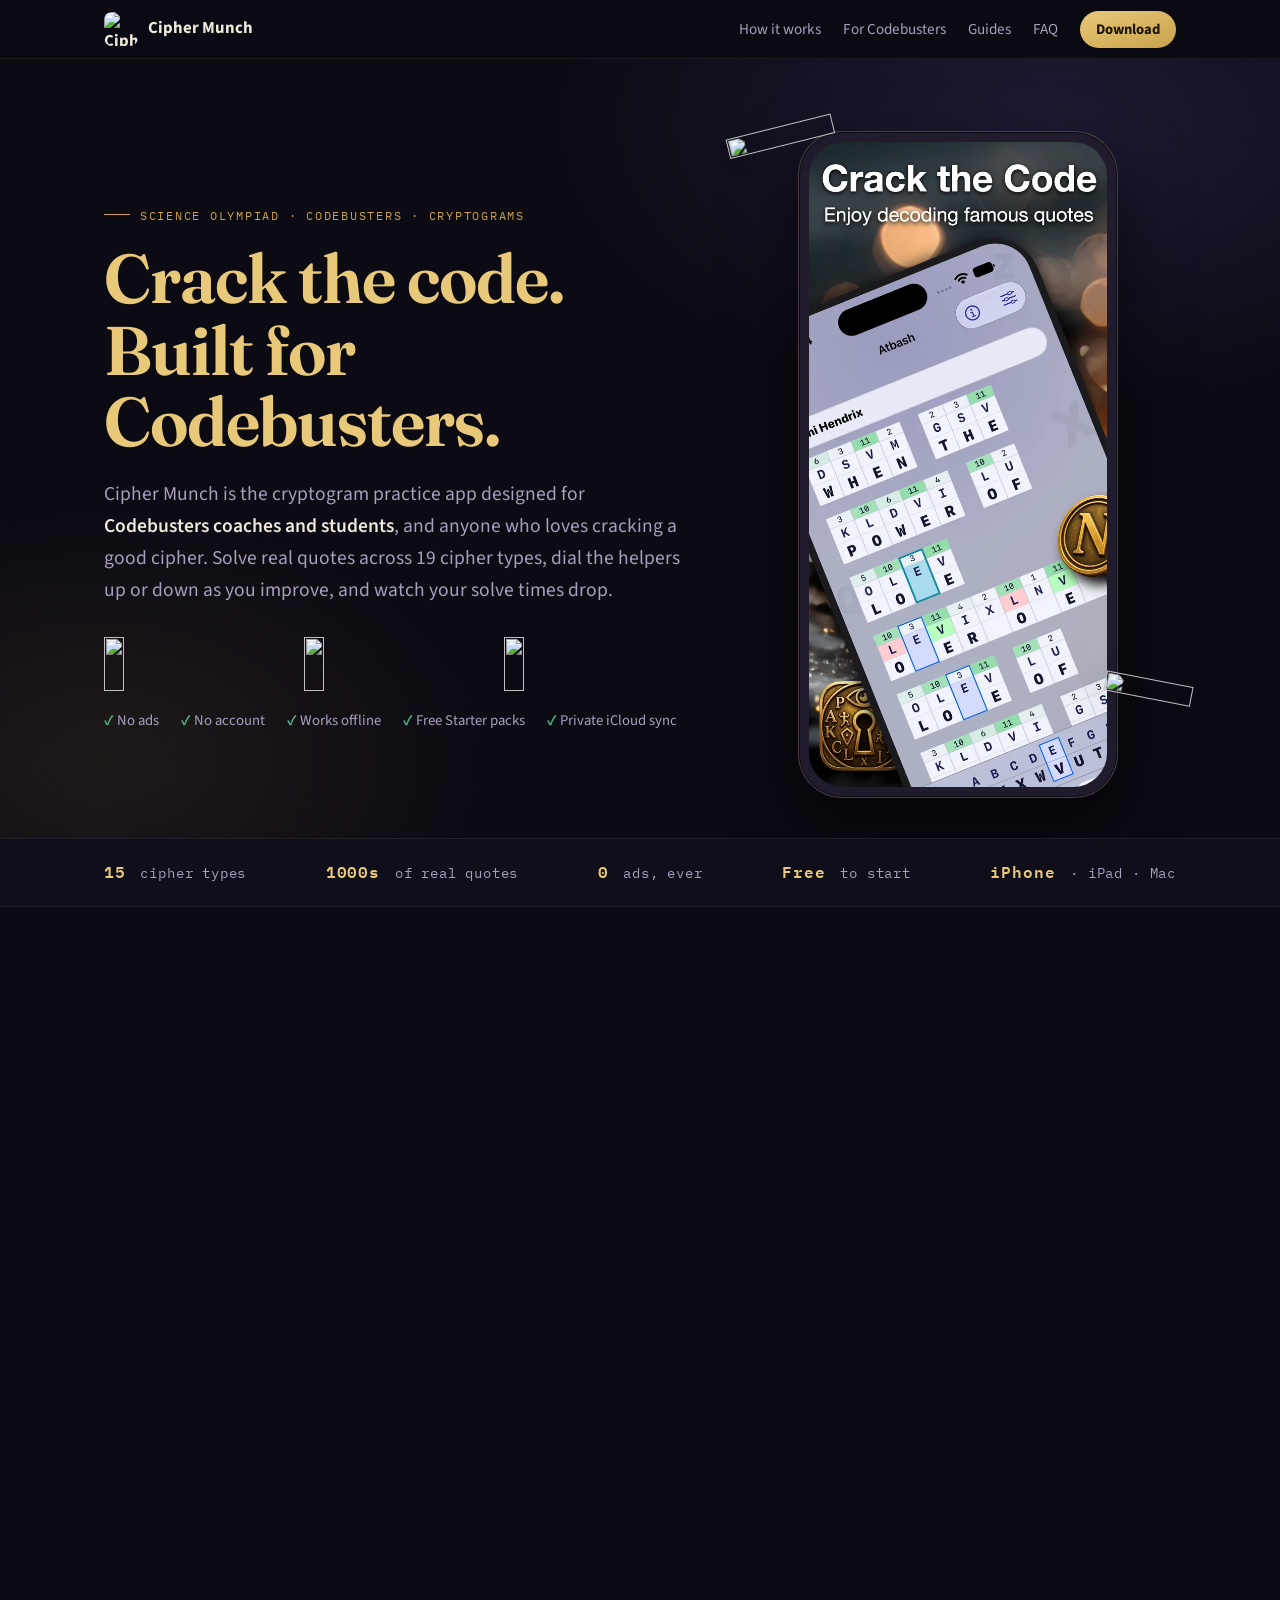
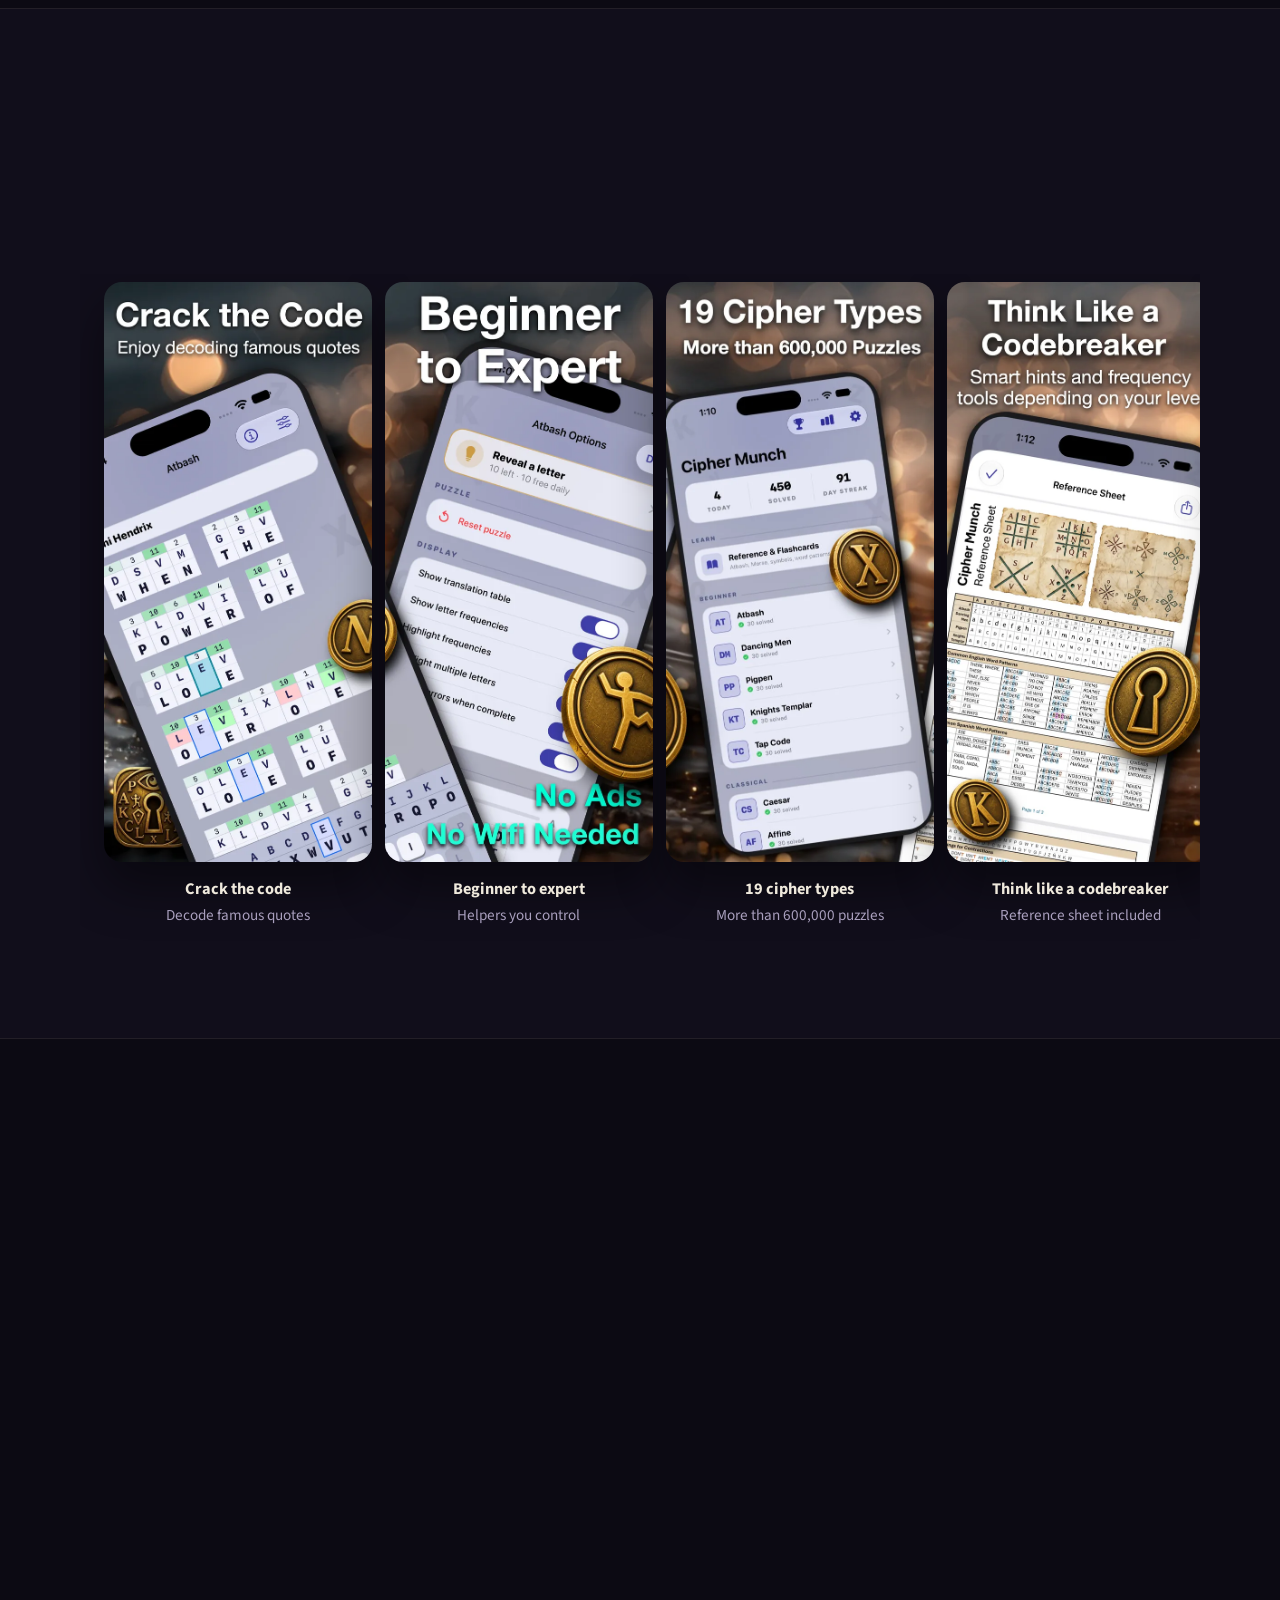
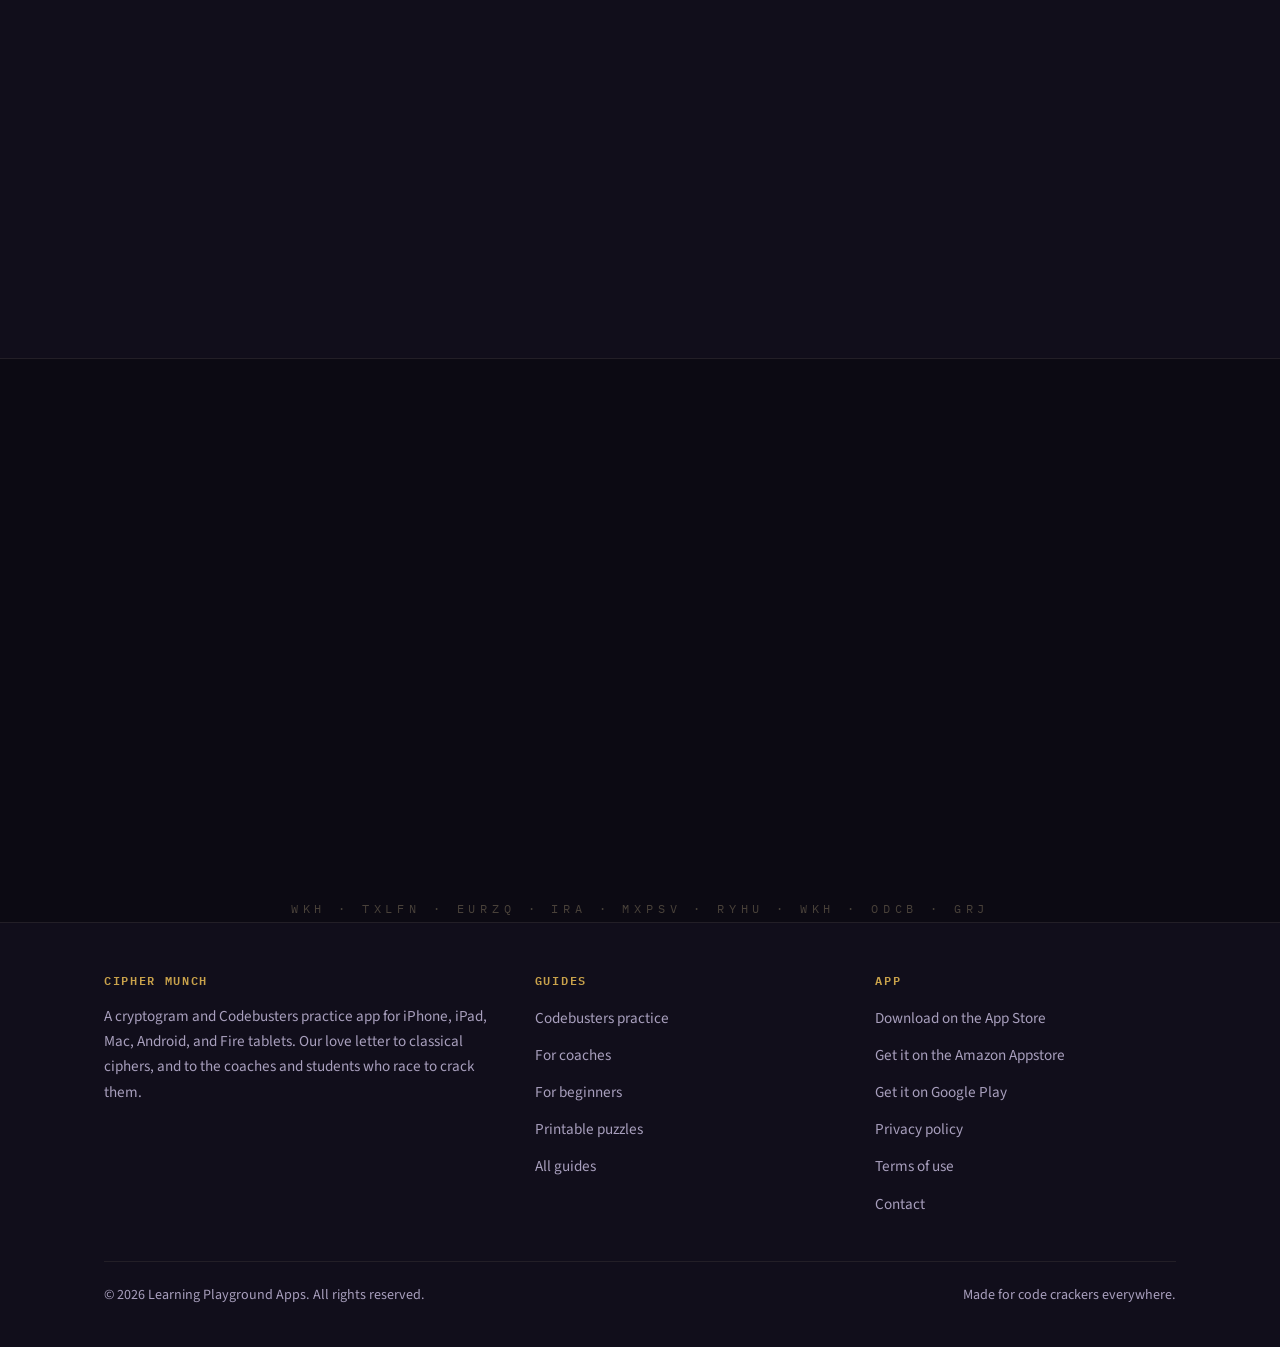
==== index.html @ 81fa8041 "Fix: share description says 1000s of real quotes Co-Authored-By: Claude Sonnet 5.5 <noreply@anthropi" ====
<!DOCTYPE html>
<html lang="en">
<head>
  <meta charset="UTF-8" />
  <meta name="viewport" content="width=device-width, initial-scale=1.0" />
  <title>Cipher Munch: Codebusters Practice &amp; Cryptogram Puzzle App</title>
  <meta name="description" content="Cipher Munch is the cryptogram app built for Science Olympiad Codebusters coaches and students. Practice Aristocrats, Patristocrats, Xenocrypts and 19 cipher types. No ads, works offline, free to start on iPhone, iPad and Mac." />
  <link rel="canonical" href="https://ciphermunch.com/" />
  <meta property="og:type" content="website" />
  <meta property="og:title" content="Cipher Munch: Codebusters Practice &amp; Cryptogram Puzzle App" />
  <meta property="og:description" content="The cryptogram app built for Codebusters coaches and students. 19 cipher types, 1000s of real quotes, no ads, works offline." />
  <meta property="og:url" content="https://ciphermunch.com/" />
  <meta property="og:image" content="https://ciphermunch.com/assets/img/og-image.jpg" />
  <meta name="twitter:card" content="summary_large_image" />
  <link rel="icon" type="image/png" sizes="64x64" href="/assets/img/favicon-64.png" />
  <link rel="apple-touch-icon" href="/assets/img/apple-touch-icon.png" />
  <link rel="preconnect" href="https://fonts.googleapis.com" />
  <link rel="preconnect" href="https://fonts.gstatic.com" crossorigin />
  <link href="https://fonts.googleapis.com/css2?family=Fraunces:opsz,wght@9..144,600..700&family=IBM+Plex+Mono:wght@400;600&family=Source+Sans+3:wght@400;600;700&display=swap" rel="stylesheet" />
  <link rel="stylesheet" href="/assets/css/site.css" />
  <script defer src="/assets/js/site.js"></script>
  <script type="application/ld+json">
  {
    "@context": "https://schema.org",
    "@type": "MobileApplication",
    "name": "Cipher Munch",
    "operatingSystem": "iOS 17.0 or later, Fire OS",
    "applicationCategory": "GameApplication",
    "applicationSubCategory": "Word & Puzzle",
    "description": "Cryptogram puzzle app with 15 classical cipher types: Aristocrats, Patristocrats, Xenocrypts, Caesar, Affine, Vigenère, Atbash, Pigpen, Dancing Men and more. Built for Science Olympiad Codebusters practice and cryptogram lovers.",
    "url": "https://apps.apple.com/us/app/cipher-munch/id6773527361",
    "sameAs": ["https://www.amazon.com/dp/B0HC616CPG", "https://play.google.com/store/apps/details?id=com.learningplaygroundapps.ciphermunch"],
    "image": "https://ciphermunch.com/assets/img/app-icon-512.png",
    "offers": { "@type": "Offer", "price": "0", "priceCurrency": "USD" },
    "author": { "@type": "Organization", "name": "Learning Playground Apps" }
  }
  </script>
  <script type="module" src="https://static.cloudflareinsights.com/beacon.min.js" data-cf-beacon='{"token": "1801bfdbdedd40b8bf1a3d6429239dcb"}'></script>
</head>
<body>

  <header class="site-header">
    <nav class="nav" aria-label="Primary navigation">
      <a class="brand" href="/">
        <img src="/assets/img/app-icon-256.png" alt="Cipher Munch app icon" width="34" height="34" />
        <span>Cipher Munch</span>
      </a>
      <ul class="nav-links">
        <li><a href="#how-it-works">How it works</a></li>
        <li><a href="#codebusters">For Codebusters</a></li>
        <li><a href="/guides/">Guides</a></li>
        <li><a href="#faq">FAQ</a></li>
        <li><a class="nav-cta" href="#download">Download</a></li>
      </ul>
    </nav>
  </header>

  <main>
    <!-- ============ HERO ============ -->
    <section class="hero" id="download">
      <div class="hero-inner">
        <div>
          <p class="eyebrow">Science Olympiad · Codebusters · Cryptograms</p>
          <h1><span class="decode">Crack the code.</span><br /><span style="color:var(--gold-bright)">Built for Codebusters.</span></h1>
          <p class="lead">Cipher Munch is the cryptogram practice app designed for <strong>Codebusters coaches and students</strong>, and anyone who loves cracking a good cipher. Solve real quotes across 19 cipher types, dial the helpers up or down as you improve, and watch your solve times drop.</p>
          <div class="hero-ctas">
            <a class="badge-appstore" href="https://apps.apple.com/us/app/cipher-munch/id6773527361" aria-label="Download Cipher Munch on the App Store"><img src="/assets/img/badge-app-store.png" alt="" width="182" height="54" loading="lazy" decoding="async" /></a>
            <a class="badge-store" href="https://play.google.com/store/apps/details?id=com.learningplaygroundapps.ciphermunch" aria-label="Get Cipher Munch on Google Play"><img src="/assets/img/badge-google-play.png" alt="" width="182" height="54" loading="lazy" decoding="async" /></a>
            <a class="badge-store" href="https://www.amazon.com/dp/B0HC616CPG" aria-label="Get Cipher Munch on the Amazon Appstore"><img src="/assets/img/badge-amazon.png" alt="" width="182" height="54" loading="lazy" decoding="async" /></a>
          </div>
          <ul class="trust-row">
            <li>No ads</li>
            <li>No account</li>
            <li>Works offline</li>
            <li>Free Starter packs</li>
            <li>Private iCloud sync</li>
          </ul>
        </div>
        <div class="hero-art">
          <picture class="coin coin-tl">
            <source srcset="/assets/img/coin-x.webp" type="image/webp" />
            <img src="/assets/img/coin-x.png" alt="" width="108" height="108" loading="eager" />
          </picture>
          <div class="phone">
            <picture>
              <source srcset="/assets/img/screenshot-1.webp" type="image/webp" />
              <img src="/assets/img/screenshot-1.jpg" alt="Cipher Munch cryptogram puzzle in progress on iPhone, decoding a famous quote in the Atbash cipher" width="592" height="1280" fetchpriority="high" />
            </picture>
          </div>
          <picture class="coin coin-br">
            <source srcset="/assets/img/coin-dancing-man-1.webp" type="image/webp" />
            <img src="/assets/img/coin-dancing-man-1.png" alt="" width="88" height="88" loading="lazy" />
          </picture>
        </div>
      </div>
    </section>

    <!-- ============ STAT STRIP ============ -->
    <aside class="stat-strip" aria-label="App highlights">
      <div class="wrap">
        <span class="stat"><b>15</b> cipher types</span>
        <span class="stat"><b>1000s</b> of real quotes</span>
        <span class="stat"><b>0</b> ads, ever</span>
        <span class="stat"><b>Free</b> to start</span>
        <span class="stat"><b>iPhone</b> · iPad · Mac</span>
      </div>
    </aside>

    <!-- ============ HOW IT WORKS ============ -->
    <section class="section" id="how-it-works">
      <div class="wrap">
        <div class="section-head reveal">
          <p class="eyebrow">How it works</p>
          <h2>From first cryptogram to timed-event ready</h2>
          <p>Every puzzle hides a real quote from writers, scientists, and statesmen behind a classical cipher. Crack the code, enjoy the quote, get a little sharper.</p>
        </div>
        <ol class="steps">
          <li class="step reveal"><span class="cell" data-freq="12">C</span>
            <h3>Pick your cipher</h3>
            <p>Nineteen types, from beginner-friendly Atbash and Pigpen to competition Aristocrats, Patristocrats, and Spanish Xenocrypts.</p>
          </li>
          <li class="step reveal"><span class="cell" data-freq="8">O</span>
            <h3>Crack real quotes</h3>
            <p>A custom keyboard tuned for fast letter-mapping, plus full hardware-keyboard support on iPad and Mac.</p>
          </li>
          <li class="step reveal"><span class="cell" data-freq="4">D</span>
            <h3>Dial the helpers</h3>
            <p>Frequency counts, letter highlighting, translation tables: turn them on while you learn, off as you train for competition.</p>
          </li>
          <li class="step reveal"><span class="cell" data-freq="15">E</span>
            <h3>Watch yourself improve</h3>
            <p>Per-cipher stats, solve times, daily streaks, and shareable achievement medallions keep practice honest.</p>
          </li>
        </ol>
      </div>
    </section>

    <!-- ============ SCREENSHOTS ============ -->
    <section class="section section-alt" id="screenshots">
      <div class="wrap section-head reveal">
        <p class="eyebrow">Screenshots</p>
        <h2>A cryptogram board that feels like paper, with superpowers</h2>
      </div>
      <div class="shots" tabindex="0" aria-label="App screenshots gallery, scroll horizontally">
        <figure class="shot">
          <div class="phone"><picture><source srcset="/assets/img/screenshot-1.webp" type="image/webp" /><img loading="lazy" src="/assets/img/screenshot-1.jpg" alt="Solving an Atbash cryptogram of a Jimi Hendrix quote in Cipher Munch" width="592" height="1280" /></picture></div>
          <figcaption><b>Crack the code</b>Decode famous quotes</figcaption>
        </figure>
        <figure class="shot">
          <div class="phone"><picture><source srcset="/assets/img/screenshot-2.webp" type="image/webp" /><img loading="lazy" src="/assets/img/screenshot-2.jpg" alt="Cipher Munch options: translation table, letter frequency and highlighting toggles for beginner to expert practice" width="592" height="1280" /></picture></div>
          <figcaption><b>Beginner to expert</b>Helpers you control</figcaption>
        </figure>
        <figure class="shot">
          <div class="phone"><picture><source srcset="/assets/img/screenshot-3.webp" type="image/webp" /><img loading="lazy" src="/assets/img/screenshot-3.jpg" alt="Cipher Munch menu with 19 cipher types including Aristocrat, Patristocrat, Xenocrypt, Caesar and Pigpen" width="592" height="1280" /></picture></div>
          <figcaption><b>19 cipher types</b>More than 600,000 puzzles</figcaption>
        </figure>
        <figure class="shot">
          <div class="phone"><picture><source srcset="/assets/img/screenshot-4.webp" type="image/webp" /><img loading="lazy" src="/assets/img/screenshot-4.jpg" alt="Built-in cipher reference sheet with alphabets and common word patterns" width="592" height="1280" /></picture></div>
          <figcaption><b>Think like a codebreaker</b>Reference sheet included</figcaption>
        </figure>
        <figure class="shot">
          <div class="phone"><picture><source srcset="/assets/img/screenshot-5.webp" type="image/webp" /><img loading="lazy" src="/assets/img/screenshot-5.jpg" alt="Reference and Flashcards screen with the cipher reference sheet and flashcard decks for Atbash, Morse, Pigpen and more" width="592" height="1280" /></picture></div>
          <figcaption><b>Train your brain</b>Reference and flashcards</figcaption>
        </figure>
        <figure class="shot">
          <div class="phone"><picture><source srcset="/assets/img/screenshot-6.webp" type="image/webp" /><img loading="lazy" src="/assets/img/screenshot-6.jpg" alt="Print and share settings for competition-style paper cryptogram practice" width="592" height="1280" /></picture></div>
          <figcaption><b>Print &amp; share</b>Competition-style practice</figcaption>
        </figure>
        <figure class="shot">
          <div class="phone"><picture><source srcset="/assets/img/screenshot-7.webp" type="image/webp" /><img loading="lazy" src="/assets/img/screenshot-7.jpg" alt="Statistics screen with puzzles solved, solve activity chart and fastest times" width="592" height="1280" /></picture></div>
          <figcaption><b>See your progress</b>Stats, streaks, times</figcaption>
        </figure>
        <figure class="shot">
          <div class="phone"><picture><source srcset="/assets/img/screenshot-8.webp" type="image/webp" /><img loading="lazy" src="/assets/img/screenshot-8.jpg" alt="Cipher Munch appearance settings with a live theme preview and eight colour themes" width="592" height="1280" /></picture></div>
          <figcaption><b>Customize the app</b>Eight themes</figcaption>
        </figure>
      </div>
    </section>

    <!-- ============ CODEBUSTERS ============ -->
    <section class="section" id="codebusters">
      <div class="wrap split">
        <div class="reveal">
          <p class="eyebrow">For coaches &amp; students</p>
          <h2 style="font-family:var(--font-display);font-weight:620;font-size:clamp(1.8rem,3.6vw,2.5rem);line-height:1.12;margin:14px 0 12px;">Purpose-built for Science Olympiad Codebusters</h2>
          <p style="color:var(--muted);font-size:1.08rem;">The classical-cipher formats used in Codebusters are all here, with the tools that turn solo solving into timed-event readiness, and a Print &amp; Share mode that recreates the paper test experience for team practice.</p>
          <ul class="check-cols">
            <li>Aristocrats <small>classic letter substitution</small></li>
            <li>Aristocrat K1 &amp; K2 <small>keyword alphabets</small></li>
            <li>Patristocrats K1 &amp; K2 <small>5-letter blocks, no spaces</small></li>
            <li>Xenocrypt <small>Spanish, 27 letters with Ñ</small></li>
            <li>Caesar <small>forward-shift convention</small></li>
            <li>Affine <small>number-based substitution</small></li>
            <li>Atbash <small>mirror alphabet</small></li>
            <li>Visual ciphers <small>Pigpen, Dancing Men, Knights Templar</small></li>
          </ul>
          <a class="nav-cta" href="/guides/codebusters-practice-app/" style="padding:12px 22px;">How teams use Cipher Munch →</a>
        </div>
        <div class="hero-art reveal">
          <div class="phone">
            <picture>
              <source srcset="/assets/img/screenshot-6.webp" type="image/webp" />
              <img loading="lazy" src="/assets/img/screenshot-6.jpg" alt="Cipher Munch print and share settings for Codebusters team practice" width="592" height="1280" />
            </picture>
          </div>
        </div>
      </div>
    </section>

    <!-- ============ FEATURES ============ -->
    <section class="section section-alt" id="features">
      <div class="wrap">
        <div class="section-head reveal">
          <p class="eyebrow">Beginner to expert</p>
          <h2>Every helper is a training dial</h2>
          <p>Turn everything on while you learn. Switch tools off one by one as you improve, until you're solving cold, the way you would at a competition.</p>
        </div>
        <ul class="features">
          <li class="feature reveal"><span class="tag">Analyze</span><h3>Letter frequency tools</h3><p>Frequency counts under every cipher letter or in a table below the puzzle: the core skill of every cryptogram solver, built in.</p></li>
          <li class="feature reveal"><span class="tag">See</span><h3>Smart highlighting</h3><p>Highlight every cell that matches the letter you're editing, spot repeats at a glance, and optionally flag errors when the board is full.</p></li>
          <li class="feature reveal"><span class="tag">Learn</span><h3>Tables &amp; decoders</h3><p>Translation tables for Atbash, Pigpen, Dancing Men and Knights Templar, a manual Caesar decoder strip, and a printable reference sheet.</p></li>
          <li class="feature reveal"><span class="tag">Print</span><h3>Print &amp; share puzzles</h3><p>Print any puzzle with or without frequency tables and filled answers: perfect for paper practice, classrooms, and team sessions.</p></li>
          <li class="feature reveal"><span class="tag">Type</span><h3>Built for fast input</h3><p>A custom keyboard tuned for letter-mapping, plus full hardware-keyboard and arrow-key support on iPad and Mac.</p></li>
          <li class="feature reveal"><span class="tag">Track</span><h3>Stats, streaks, badges</h3><p>Per-cipher progress, fastest and average times, a daily solving streak, and gold-medallion achievements you can share.</p></li>
        </ul>
      </div>
    </section>

    <!-- ============ GUIDES ============ -->
    <section class="section" id="guides">
      <div class="wrap">
        <div class="section-head reveal">
          <p class="eyebrow">Guides</p>
          <h2>Get more out of every solve</h2>
          <p>Short, practical guides on using Cipher Munch for competition prep, classroom practice, and plain cryptogram joy.</p>
        </div>
        <div class="guide-grid">
          <a class="guide-card reveal" href="/guides/codebusters-practice-app/"><span class="tag">Competition</span><h3>The Codebusters practice app: how students train with Cipher Munch</h3><p>Structure daily practice across Aristocrats, Patristocrats, and Xenocrypts.</p><span class="more">Read the guide →</span></a>
          <a class="guide-card reveal" href="/guides/codebusters-team-practice/"><span class="tag">Coaches</span><h3>Running Codebusters team practice with one app</h3><p>Print puzzles for paper sessions, assign cipher types, and track who's improving.</p><span class="more">Read the guide →</span></a>
          <a class="guide-card reveal" href="/guides/aristocrat-practice/"><span class="tag">Ciphers</span><h3>Aristocrat practice, from first solve to K1 and K2 keywords</h3><p>Use frequency and highlighting helpers as training wheels you remove on purpose.</p><span class="more">Read the guide →</span></a>
          <a class="guide-card reveal" href="/guides/patristocrat-practice/"><span class="tag">Ciphers</span><h3>Patristocrat practice without word boundaries</h3><p>What changes when the spaces disappear, and which helpers matter most.</p><span class="more">Read the guide →</span></a>
          <a class="guide-card reveal" href="/guides/xenocrypt-practice/"><span class="tag">Ciphers</span><h3>Xenocrypt practice: Spanish cryptograms with the Ñ</h3><p>Train on the 27-letter alphabet the way it appears in competition.</p><span class="more">Read the guide →</span></a>
          <a class="guide-card reveal" href="/guides/cryptograms-for-beginners/"><span class="tag">Start here</span><h3>Cryptograms for beginners: your first week of solving</h3><p>Start with visual ciphers, turn on every helper, and build up from there.</p><span class="more">Read the guide →</span></a>
          <a class="guide-card reveal" href="/guides/printable-cryptogram-puzzles/"><span class="tag">Print</span><h3>Printable cryptogram puzzles, straight from your phone</h3><p>Print any puzzle with the exact helpers you want on paper.</p><span class="more">Read the guide →</span></a>
          <a class="guide-card reveal" href="/guides/cryptogram-app-no-ads-offline/"><span class="tag">Quality of life</span><h3>A cryptogram app with no ads that works offline</h3><p>Planes, classrooms, camping, and not a single interruption.</p><span class="more">Read the guide →</span></a>
          <a class="guide-card reveal" href="/guides/improve-cryptogram-solving-speed/"><span class="tag">Training</span><h3>How to get faster at cryptograms (and prove it)</h3><p>Use stats, streaks, and solve times as a real training log.</p><span class="more">Read the guide →</span></a>
          <a class="guide-card reveal" href="/guides/letter-frequency-analysis/"><span class="tag">Technique</span><h3>Letter frequency analysis, the solver's superpower</h3><p>What the frequency tools show, and why turning them off makes you better.</p><span class="more">Read the guide →</span></a>
        </div>
      </div>
    </section>

    <!-- ============ FAQ ============ -->
    <section class="section section-alt" id="faq">
      <div class="wrap">
        <div class="section-head reveal">
          <p class="eyebrow">FAQ</p>
          <h2>Questions, decoded</h2>
        </div>
        <div class="faq reveal">
          <details>
            <summary><span class="cell">A</span>Is Cipher Munch good for Science Olympiad Codebusters practice?</summary>
            <div><p>Yes: it's designed for exactly that. The cipher formats used in Codebusters (Aristocrats, Patristocrats, Xenocrypts, Caesar, Affine, Atbash, and K1/K2 keyword variants) are all included, with frequency tools, timed stats, and print support for paper-style practice. <a href="/guides/codebusters-practice-app/">Learn more →</a></p></div>
          </details>
          <details>
            <summary><span class="cell">B</span>Can coaches use Cipher Munch for team practice?</summary>
            <div><p>Coaches print puzzles (with or without frequency tables) to recreate the paper test setup, assign specific cipher types to team members, and have students track their own solve times and accuracy. <a href="/guides/codebusters-team-practice/">Learn more →</a></p></div>
          </details>
          <details>
            <summary><span class="cell">C</span>Is Cipher Munch free?</summary>
            <div><p>Yes: every cipher type includes a free Starter pack with no time limit, no ads, and no account. When you want more, you can buy a single volume once, subscribe to one cipher, or get All Access. <a href="#download">Download free →</a></p></div>
          </details>
          <details>
            <summary><span class="cell">D</span>Which ciphers are included?</summary>
            <div><p>Nineteen types: Aristocrat, Aristocrat K1, K2 &amp; K3, Patristocrat K1 &amp; K2, Xenocrypt (Spanish), Caesar, Affine, Vigenère, Porta, Rail Fence, Atbash, ROT13, Pigpen, Dancing Men, Knights Templar, Standard Galactic, and Tap Code. Every puzzle hides a real quote. <a href="/guides/">Browse the guides →</a></p></div>
          </details>
          <details>
            <summary><span class="cell">E</span>Does it have Aristocrats with K1 and K2 keywords?</summary>
            <div><p>Yes: dedicated K1 and K2 packs, with the frequency grid arranged the traditional way for each so you learn to spot the keyword where it actually appears. <a href="/guides/aristocrat-practice/">Learn more →</a></p></div>
          </details>
          <details>
            <summary><span class="cell">F</span>Can I practice Patristocrats?</summary>
            <div><p>Yes: Patristocrat K1 and K2 packs present letters in 5-letter blocks with no word boundaries, exactly as they appear in competition. <a href="/guides/patristocrat-practice/">Learn more →</a></p></div>
          </details>
          <details>
            <summary><span class="cell">G</span>Does Cipher Munch include Xenocrypts (Spanish cryptograms)?</summary>
            <div><p>Yes: Spanish-language Aristocrats on the full 27-letter alphabet including the Ñ, the format used in Science Olympiad Xenocrypt questions. <a href="/guides/xenocrypt-practice/">Learn more →</a></p></div>
          </details>
          <details>
            <summary><span class="cell">H</span>I've never solved a cryptogram. Where do I start?</summary>
            <div><p>Start with the visual ciphers (Pigpen or Dancing Men) with the translation table on, then move to Atbash and Caesar, then Aristocrats with every helper enabled. The app meets you at your level. <a href="/guides/cryptograms-for-beginners/">Learn more →</a></p></div>
          </details>
          <details>
            <summary><span class="cell">I</span>Can I print the puzzles?</summary>
            <div><p>Yes: print or share any puzzle as a clean sheet, and choose exactly what appears on paper: frequency numbers under letters, a frequency table, highlighting, even your current answers. <a href="/guides/printable-cryptogram-puzzles/">Learn more →</a></p></div>
          </details>
          <details>
            <summary><span class="cell">J</span>Does it have ads or need an internet connection?</summary>
            <div><p>No ads, no tracking, no sign-up, and it works completely offline. Progress syncs privately through your own iCloud when available. <a href="/guides/cryptogram-app-no-ads-offline/">Learn more →</a></p></div>
          </details>
          <details>
            <summary><span class="cell">K</span>Can I track my progress and solve times?</summary>
            <div><p>Yes: per-cipher stats, fastest and average solve times, an activity chart, daily streaks, and achievement badges you can share. <a href="/guides/improve-cryptogram-solving-speed/">Learn more →</a></p></div>
          </details>
          <details>
            <summary><span class="cell">L</span>Is there an Android version?</summary>
            <div><p>Cipher Munch is available for Fire tablets on the <a href="https://www.amazon.com/dp/B0HC616CPG">Amazon Appstore</a>, for Android phones and tablets on <a href="https://play.google.com/store/apps/details?id=com.learningplaygroundapps.ciphermunch">Google Play</a>, and for iPhone, iPad, and Apple silicon Macs on the <a href="https://apps.apple.com/us/app/cipher-munch/id6773527361">App Store</a>.</p></div>
          </details>
        </div>
      </div>
      <script type="application/ld+json">
      {
        "@context": "https://schema.org",
        "@type": "FAQPage",
        "mainEntity": [
          {"@type":"Question","name":"Is Cipher Munch good for Science Olympiad Codebusters practice?","acceptedAnswer":{"@type":"Answer","text":"Yes: it's designed for exactly that. The cipher formats used in Codebusters (Aristocrats, Patristocrats, Xenocrypts, Caesar, Affine, Atbash, and K1/K2 keyword variants) are all included, with frequency tools, timed stats, and print support for paper-style practice."}},
          {"@type":"Question","name":"Can coaches use Cipher Munch for team practice?","acceptedAnswer":{"@type":"Answer","text":"Coaches print puzzles (with or without frequency tables) to recreate the paper test setup, assign specific cipher types to team members, and have students track their own solve times and accuracy."}},
          {"@type":"Question","name":"Is Cipher Munch free?","acceptedAnswer":{"@type":"Answer","text":"Yes: every cipher type includes a free Starter pack with no time limit, no ads, and no account. When you want more, you can buy a single volume once, subscribe to one cipher, or get All Access."}},
          {"@type":"Question","name":"Which ciphers are included?","acceptedAnswer":{"@type":"Answer","text":"Nineteen types: Aristocrat, Aristocrat K1, K2 & K3, Patristocrat K1 & K2, Xenocrypt (Spanish), Caesar, Affine, Vigenère, Porta, Rail Fence, Atbash, ROT13, Pigpen, Dancing Men, Knights Templar, Standard Galactic, and Tap Code. Every puzzle hides a real quote."}},
          {"@type":"Question","name":"Does it have Aristocrats with K1 and K2 keywords?","acceptedAnswer":{"@type":"Answer","text":"Yes: dedicated K1 and K2 packs, with the frequency grid arranged the traditional way for each so you learn to spot the keyword where it actually appears."}},
          {"@type":"Question","name":"Can I practice Patristocrats?","acceptedAnswer":{"@type":"Answer","text":"Yes: Patristocrat K1 and K2 packs present letters in 5-letter blocks with no word boundaries, exactly as they appear in competition."}},
          {"@type":"Question","name":"Does Cipher Munch include Xenocrypts (Spanish cryptograms)?","acceptedAnswer":{"@type":"Answer","text":"Yes: Spanish-language Aristocrats on the full 27-letter alphabet including the Ñ, the format used in Science Olympiad Xenocrypt questions."}},
          {"@type":"Question","name":"I've never solved a cryptogram. Where do I start?","acceptedAnswer":{"@type":"Answer","text":"Start with the visual ciphers (Pigpen or Dancing Men) with the translation table on, then move to Atbash and Caesar, then Aristocrats with every helper enabled. The app meets you at your level."}},
          {"@type":"Question","name":"Can I print the puzzles?","acceptedAnswer":{"@type":"Answer","text":"Yes: print or share any puzzle as a clean sheet, and choose exactly what appears on paper: frequency numbers under letters, a frequency table, highlighting, even your current answers."}},
          {"@type":"Question","name":"Does it have ads or need an internet connection?","acceptedAnswer":{"@type":"Answer","text":"No ads, no tracking, no sign-up, and it works completely offline. Progress syncs privately through your own iCloud when available."}},
          {"@type":"Question","name":"Can I track my progress and solve times?","acceptedAnswer":{"@type":"Answer","text":"Yes: per-cipher stats, fastest and average solve times, an activity chart, daily streaks, and achievement badges you can share."}},
          {"@type":"Question","name":"Is there an Android version?","acceptedAnswer":{"@type":"Answer","text":"Cipher Munch is available for Fire tablets on the Amazon Appstore, for Android phones and tablets on Google Play, and for iPhone, iPad, and Apple silicon Macs on the App Store."}}
        ]
      }
      </script>
    </section>

    <!-- ============ CTA ============ -->
    <section class="section">
      <div class="wrap">
        <div class="cta-panel reveal">
          <picture class="coin coin-l"><source srcset="/assets/img/coin-keyhole.webp" type="image/webp" /><img loading="lazy" src="/assets/img/coin-keyhole.png" alt="" width="92" height="92" /></picture>
          <picture class="coin coin-r"><source srcset="/assets/img/coin-e.webp" type="image/webp" /><img loading="lazy" src="/assets/img/coin-e.png" alt="" width="92" height="92" /></picture>
          <h2>Your first cipher is waiting</h2>
          <p>Free Starter packs for all 19 cipher types. No ads, no account, no Wi-Fi needed: just you and the code.</p>
          <div class="hero-ctas">
            <a class="badge-appstore" href="https://apps.apple.com/us/app/cipher-munch/id6773527361" aria-label="Download Cipher Munch on the App Store"><img src="/assets/img/badge-app-store.png" alt="" width="182" height="54" loading="lazy" decoding="async" /></a>
            <a class="badge-store" href="https://play.google.com/store/apps/details?id=com.learningplaygroundapps.ciphermunch" aria-label="Get Cipher Munch on Google Play"><img src="/assets/img/badge-google-play.png" alt="" width="182" height="54" loading="lazy" decoding="async" /></a>
            <a class="badge-store" href="https://www.amazon.com/dp/B0HC616CPG" aria-label="Get Cipher Munch on the Amazon Appstore"><img src="/assets/img/badge-amazon.png" alt="" width="182" height="54" loading="lazy" decoding="async" /></a>
          </div>
        </div>
      </div>
    </section>

    <p class="cipher-strip" aria-hidden="true">WKH · TXLFN · EURZQ · IRA · MXPSV · RYHU · WKH · ODCB · GRJ</p>
  </main>

  <footer class="site-footer">
    <div class="wrap">
      <div class="footer-grid">
        <div>
          <h4>Cipher Munch</h4>
          <p>A cryptogram and Codebusters practice app for iPhone, iPad, Mac, Android, and Fire tablets. Our love letter to classical ciphers, and to the coaches and students who race to crack them.</p>
        </div>
        <div>
          <h4>Guides</h4>
          <ul>
            <li><a href="/guides/codebusters-practice-app/">Codebusters practice</a></li>
            <li><a href="/guides/codebusters-team-practice/">For coaches</a></li>
            <li><a href="/guides/cryptograms-for-beginners/">For beginners</a></li>
            <li><a href="/guides/printable-cryptogram-puzzles/">Printable puzzles</a></li>
            <li><a href="/guides/">All guides</a></li>
          </ul>
        </div>
        <div>
          <h4>App</h4>
          <ul>
            <li><a href="https://apps.apple.com/us/app/cipher-munch/id6773527361">Download on the App Store</a></li>
            <li><a href="https://www.amazon.com/dp/B0HC616CPG">Get it on the Amazon Appstore</a></li>
            <li><a href="https://play.google.com/store/apps/details?id=com.learningplaygroundapps.ciphermunch">Get it on Google Play</a></li>
            <li><a href="/privacy-policy.html">Privacy policy</a></li>
            <li><a href="/terms-of-use.html">Terms of use</a></li>
            <li><a href="mailto:CipherMunch@gmail.com">Contact</a></li>
          </ul>
        </div>
      </div>
      <div class="footer-base">
        <span>© 2026 Learning Playground Apps. All rights reserved.</span>
        <span>Made for code crackers everywhere.</span>
      </div>
    </div>
  </footer>

</body>
</html>
---- assets/css/site.css ----
/* Cipher Munch: ciphermunch.com */

:root {
  --ink: #0c0a13;
  --ink-2: #110e1b;
  --panel: #171223;
  --panel-2: #1e182c;
  --line: rgba(216, 196, 150, 0.16);
  --line-soft: rgba(216, 196, 150, 0.09);
  --paper: #efe9dc;
  --muted: #a89fbd;
  --gold: #c9a24b;
  --gold-bright: #e8c97a;
  --gold-deep: #8f6f2c;
  --violet: #8b7cf6;
  --violet-soft: rgba(139, 124, 246, 0.16);
  --green: #4caf7d;
  --radius: 14px;
  --radius-lg: 22px;
  --w: 1120px;
  --font-display: "Fraunces", "Iowan Old Style", Georgia, serif;
  --font-body: "Source Sans 3", "Avenir Next", "Segoe UI", sans-serif;
  --font-mono: "IBM Plex Mono", "SF Mono", Menlo, monospace;
}

* { margin: 0; padding: 0; box-sizing: border-box; }

html { scroll-behavior: smooth; }
@media (prefers-reduced-motion: reduce) {
  html { scroll-behavior: auto; }
  *, *::before, *::after { animation-duration: 0.01ms !important; transition-duration: 0.01ms !important; }
}

body {
  font-family: var(--font-body);
  font-size: 1.0625rem;
  line-height: 1.65;
  color: var(--paper);
  background: var(--ink);
  -webkit-font-smoothing: antialiased;
}

img { max-width: 100%; height: auto; display: block; }

a { color: var(--gold-bright); text-decoration: none; }
a:hover { color: var(--paper); }
a:focus-visible, button:focus-visible, summary:focus-visible {
  outline: 2px solid var(--violet);
  outline-offset: 3px;
  border-radius: 4px;
}

.wrap { max-width: var(--w); margin: 0 auto; padding: 0 24px; }

/* ---------- header ---------- */
.site-header {
  position: sticky; top: 0; z-index: 50;
  background: rgba(12, 10, 19, 0.86);
  backdrop-filter: blur(14px);
  -webkit-backdrop-filter: blur(14px);
  border-bottom: 1px solid var(--line-soft);
}
.nav {
  max-width: var(--w); margin: 0 auto; padding: 12px 24px;
  display: flex; align-items: center; gap: 20px;
}
.brand { display: flex; align-items: center; gap: 10px; font-weight: 700; color: var(--paper); font-size: 1.05rem; }
.brand img { width: 34px; height: 34px; border-radius: 8px; }
.nav-links { display: flex; gap: 22px; list-style: none; margin-left: auto; align-items: center; }
.nav-links a { color: var(--muted); font-size: 0.95rem; }
.nav-links a:hover, .nav-links a[aria-current="page"] { color: var(--paper); }
.nav-cta {
  background: linear-gradient(160deg, var(--gold-bright), var(--gold));
  color: #1c1503 !important; font-weight: 700; padding: 8px 16px; border-radius: 999px;
  font-size: 0.92rem !important; white-space: nowrap;
}
.nav-cta:hover { filter: brightness(1.07); }
.nav-toggle { display: none; }

/* ---------- hero ---------- */
.hero { position: relative; overflow: hidden; padding: 72px 0 40px; }
.hero::before {
  content: ""; position: absolute; inset: 0; pointer-events: none;
  background:
    radial-gradient(52rem 30rem at 82% 8%, rgba(139, 124, 246, 0.14), transparent 60%),
    radial-gradient(40rem 26rem at 8% 90%, rgba(201, 162, 75, 0.1), transparent 60%);
}
.hero-inner {
  position: relative; max-width: var(--w); margin: 0 auto; padding: 0 24px;
  display: grid; grid-template-columns: minmax(0, 1.15fr) minmax(0, 0.85fr);
  gap: 48px; align-items: center;
}
.eyebrow {
  font-family: var(--font-mono); font-size: 0.78rem; letter-spacing: 0.14em;
  text-transform: uppercase; color: var(--gold); display: inline-flex; align-items: center; gap: 10px;
}
.eyebrow::before { content: ""; width: 26px; height: 1px; background: var(--gold); }
.hero h1 {
  font-family: var(--font-display); font-weight: 640; font-size: clamp(2.6rem, 6vw, 4.3rem);
  line-height: 1.04; letter-spacing: -0.015em; margin: 18px 0 20px;
}
.hero h1 .decode { color: var(--gold-bright); }
.hero .lead { font-size: 1.22rem; color: var(--muted); max-width: 34em; }
.hero .lead strong { color: var(--paper); font-weight: 600; }
.hero-ctas { display: flex; align-items: center; gap: 18px; margin: 30px 0 14px; flex-wrap: wrap; }
.store-note {
  font-family: var(--font-mono); font-size: 0.8rem; color: var(--muted);
  border: 1px dashed var(--line); border-radius: 999px; padding: 7px 14px;
}
.trust-row {
  display: flex; gap: 8px 22px; flex-wrap: wrap; margin-top: 18px;
  font-size: 0.92rem; color: var(--muted); list-style: none;
}
.trust-row li::before { content: "✓ "; color: var(--green); font-weight: 700; }

.badge-appstore, .badge-store { display: inline-block; line-height: 0; }
.badge-appstore img, .badge-store img { height: 54px; width: auto; display: block; }
.badge-appstore:hover, .badge-store:hover { filter: brightness(1.12); }

.hero-art { position: relative; display: flex; justify-content: center; }
.hero-art .coin { position: absolute; width: 108px; filter: drop-shadow(0 12px 24px rgba(0,0,0,0.5)); }
.hero-art .coin-tl { top: -6px; left: -4px; transform: rotate(-14deg); }
.hero-art .coin-br { bottom: 32px; right: -10px; width: 88px; transform: rotate(11deg); }

/* phone frame */
.phone {
  border-radius: 44px; padding: 10px; background: #201b2d;
  border: 1px solid rgba(216, 196, 150, 0.22);
  box-shadow: 0 30px 70px rgba(0, 0, 0, 0.55), inset 0 0 0 1px rgba(0,0,0,0.6);
  width: min(320px, 78vw);
}
.phone img { border-radius: 34px; }

/* ---------- stat strip ---------- */
.stat-strip { border-top: 1px solid var(--line-soft); border-bottom: 1px solid var(--line-soft); background: var(--ink-2); }
.stat-strip .wrap {
  display: flex; justify-content: space-between; gap: 12px 28px; flex-wrap: wrap; padding: 20px 24px;
}
.stat { font-family: var(--font-mono); font-size: 0.85rem; letter-spacing: 0.06em; color: var(--muted); }
.stat b { color: var(--gold-bright); font-weight: 600; margin-right: 6px; font-size: 1rem; }

/* ---------- sections ---------- */
.section { padding: 84px 0; }
.section-alt { background: var(--ink-2); border-top: 1px solid var(--line-soft); border-bottom: 1px solid var(--line-soft); }
.section-head { max-width: 42em; margin-bottom: 44px; }
.section-head h2 {
  font-family: var(--font-display); font-weight: 620; font-size: clamp(1.8rem, 3.6vw, 2.5rem);
  line-height: 1.12; margin: 14px 0 12px; letter-spacing: -0.01em;
}
.section-head p { color: var(--muted); font-size: 1.1rem; }

/* cipher divider */
.cipher-strip {
  font-family: var(--font-mono); font-size: 0.72rem; letter-spacing: 0.42em;
  color: rgba(216, 196, 150, 0.3); text-align: center; overflow: hidden; white-space: nowrap;
  user-select: none; padding: 4px 0;
}

/* ---------- how it works ---------- */
.steps { display: grid; grid-template-columns: repeat(4, 1fr); gap: 22px; list-style: none; }
.step {
  background: var(--panel); border: 1px solid var(--line-soft); border-radius: var(--radius);
  padding: 26px 22px;
}
.step .cell {
  width: 44px; height: 44px; border-radius: 9px; background: var(--paper); color: #171223;
  display: grid; place-items: center; font-family: var(--font-mono); font-weight: 700; font-size: 1.3rem;
  position: relative; margin-bottom: 18px; box-shadow: 0 3px 0 rgba(0,0,0,0.35);
}
.step .cell::after {
  content: attr(data-freq); position: absolute; bottom: 2px; right: 4px;
  font-size: 0.55rem; color: var(--green); font-weight: 600;
}
.step h3 { font-size: 1.12rem; margin-bottom: 8px; font-weight: 700; }
.step p { color: var(--muted); font-size: 0.98rem; }

/* ---------- screenshots ---------- */
/* The store screenshots are slices of one panorama with 60px gutters per
   1242px panel; keeping that ratio lets phones and coins line up across slices. */
.shots {
  --shot-w: min(268px, 70vw);
  display: flex; gap: calc(var(--shot-w) * 60 / 1242); overflow-x: auto; padding: 8px 24px 26px;
  scroll-snap-type: x mandatory; max-width: var(--w); margin: 0 auto;
  scrollbar-color: var(--gold-deep) transparent;
}
.shot { scroll-snap-align: center; flex: 0 0 auto; text-align: center; width: var(--shot-w); }
.shot .phone {
  width: 100%; padding: 0; border: 0; background: none; border-radius: 18px;
  overflow: hidden; box-shadow: 0 24px 50px rgba(0, 0, 0, 0.45);
}
.shot .phone img { border-radius: 0; }
.shot figcaption { margin-top: 14px; font-size: 0.95rem; color: var(--muted); }
.shot figcaption b { color: var(--paper); display: block; font-size: 1.02rem; }

/* ---------- feature grid ---------- */
.features { display: grid; grid-template-columns: repeat(3, 1fr); gap: 22px; list-style: none; }
.feature {
  border: 1px solid var(--line-soft); border-radius: var(--radius); padding: 24px 22px;
  background: linear-gradient(180deg, var(--panel), transparent);
}
.feature .tag {
  font-family: var(--font-mono); font-size: 0.72rem; letter-spacing: 0.12em; text-transform: uppercase;
  color: var(--violet); display: block; margin-bottom: 10px;
}
.feature h3 { font-size: 1.1rem; margin-bottom: 8px; font-weight: 700; }
.feature p { color: var(--muted); font-size: 0.97rem; }

/* ---------- codebusters section ---------- */
.split { display: grid; grid-template-columns: 1.1fr 0.9fr; gap: 56px; align-items: center; }
.split .phone { margin: 0 auto; }
.check-cols { columns: 2; gap: 28px; list-style: none; margin: 22px 0 26px; }
.check-cols li {
  break-inside: avoid; padding: 7px 0 7px 30px; position: relative; color: var(--paper);
  font-size: 1.02rem;
}
.check-cols li::before {
  content: "✓"; position: absolute; left: 0; top: 6px; color: var(--gold);
  font-weight: 700; border: 1px solid var(--line); border-radius: 6px;
  width: 20px; height: 20px; display: grid; place-items: center; font-size: 0.75rem;
}
.check-cols li small { display: block; color: var(--muted); font-size: 0.88rem; }

/* ---------- guides ---------- */
.guide-grid { display: grid; grid-template-columns: repeat(3, 1fr); gap: 22px; }
.guide-card {
  display: flex; flex-direction: column; gap: 10px; border: 1px solid var(--line-soft);
  border-radius: var(--radius); padding: 24px 22px; background: var(--panel);
  color: var(--paper); transition: border-color 0.2s, transform 0.2s;
}
.guide-card:hover { border-color: var(--gold); transform: translateY(-3px); color: var(--paper); }
.guide-card .tag {
  font-family: var(--font-mono); font-size: 0.7rem; letter-spacing: 0.12em;
  text-transform: uppercase; color: var(--gold);
}
.guide-card h3 { font-size: 1.13rem; font-weight: 700; line-height: 1.3; }
.guide-card p { color: var(--muted); font-size: 0.95rem; flex: 1; }
.guide-card .more { font-size: 0.9rem; color: var(--gold-bright); font-weight: 600; }

/* ---------- FAQ ---------- */
.faq { max-width: 780px; }
.faq details { border-bottom: 1px solid var(--line-soft); }
.faq summary {
  cursor: pointer; list-style: none; display: flex; align-items: baseline; gap: 16px;
  padding: 20px 4px; font-weight: 700; font-size: 1.08rem;
}
.faq summary::-webkit-details-marker { display: none; }
.faq summary .cell {
  flex: 0 0 auto; width: 30px; height: 30px; border-radius: 7px; background: var(--paper);
  color: #171223; display: grid; place-items: center; font-family: var(--font-mono);
  font-weight: 700; font-size: 0.9rem; transform: translateY(4px);
  box-shadow: 0 2px 0 rgba(0,0,0,0.35);
}
.faq details[open] summary .cell { background: var(--gold-bright); }
.faq details > div { padding: 0 4px 22px 46px; color: var(--muted); }
.faq details a { font-weight: 600; }

/* ---------- CTA ---------- */
.cta-panel {
  border: 1px solid var(--line); border-radius: var(--radius-lg); text-align: center;
  padding: 64px 32px; position: relative; overflow: hidden;
  background:
    radial-gradient(38rem 22rem at 50% 120%, rgba(201, 162, 75, 0.16), transparent 65%),
    var(--panel);
}
.cta-panel h2 {
  font-family: var(--font-display); font-weight: 620;
  font-size: clamp(1.9rem, 4vw, 2.7rem); margin-bottom: 12px;
}
.cta-panel p { color: var(--muted); max-width: 36em; margin: 0 auto 28px; }
.cta-panel .hero-ctas { justify-content: center; }
.cta-panel .coin { position: absolute; width: 92px; opacity: 0.9; }
.cta-panel .coin-l { left: 4%; bottom: -18px; transform: rotate(-12deg); }
.cta-panel .coin-r { right: 4%; top: -16px; transform: rotate(14deg); }

/* ---------- footer ---------- */
.site-footer { border-top: 1px solid var(--line-soft); background: var(--ink-2); padding: 48px 0 40px; }
.footer-grid { display: grid; grid-template-columns: 1.3fr 1fr 1fr; gap: 40px; margin-bottom: 34px; }
.footer-grid h4 {
  font-family: var(--font-mono); font-size: 0.75rem; letter-spacing: 0.14em;
  text-transform: uppercase; color: var(--gold); margin-bottom: 14px; font-weight: 600;
}
.footer-grid p { color: var(--muted); font-size: 0.95rem; max-width: 30em; }
.footer-grid ul { list-style: none; }
.footer-grid li { margin-bottom: 9px; }
.footer-grid a { color: var(--muted); font-size: 0.95rem; }
.footer-grid a:hover { color: var(--paper); }
.footer-base {
  border-top: 1px solid var(--line-soft); padding-top: 22px; display: flex;
  justify-content: space-between; gap: 12px 24px; flex-wrap: wrap;
  color: var(--muted); font-size: 0.88rem;
}

/* ---------- article / guide pages ---------- */
.article-hero { padding: 60px 0 34px; }
.breadcrumb {
  font-family: var(--font-mono); font-size: 0.78rem; color: var(--muted);
  letter-spacing: 0.04em; margin-bottom: 20px;
}
.breadcrumb a { color: var(--muted); }
.breadcrumb a:hover { color: var(--gold-bright); }
.article-hero h1 {
  font-family: var(--font-display); font-weight: 630; font-size: clamp(2rem, 4.6vw, 3.1rem);
  line-height: 1.1; letter-spacing: -0.012em; margin: 14px 0 16px; max-width: 20em;
}
.article-hero .dek { font-size: 1.18rem; color: var(--muted); max-width: 38em; }

.article { max-width: 720px; padding-bottom: 40px; }
.article h2 {
  font-family: var(--font-display); font-weight: 620; font-size: 1.65rem;
  margin: 44px 0 14px; line-height: 1.2;
}
.article h3 { font-size: 1.15rem; margin: 30px 0 10px; }
.article p { margin-bottom: 16px; color: #d8d2c6; }
.article ul, .article ol { margin: 0 0 18px 22px; color: #d8d2c6; }
.article li { margin-bottom: 8px; }
.article li::marker { color: var(--gold); }
.article strong { color: var(--paper); }

.callout {
  border: 1px solid var(--line); border-left: 3px solid var(--gold);
  border-radius: 0 var(--radius) var(--radius) 0; background: var(--panel);
  padding: 20px 22px; margin: 26px 0;
}
.callout .tag {
  font-family: var(--font-mono); font-size: 0.72rem; letter-spacing: 0.12em;
  text-transform: uppercase; color: var(--gold); display: block; margin-bottom: 8px;
}
.callout p:last-child { margin-bottom: 0; }

.article-cta {
  border: 1px solid var(--line); border-radius: var(--radius-lg); background: var(--panel);
  padding: 34px 30px; margin: 48px 0 10px; text-align: center;
}
.article-cta h2 { margin-top: 0; }
.article-cta p { color: var(--muted); }

.related { padding: 40px 0 84px; }
.related h2 { font-family: var(--font-display); font-size: 1.5rem; margin-bottom: 22px; font-weight: 620; }
.related .guide-grid { grid-template-columns: repeat(3, 1fr); }

/* ---------- legal pages ---------- */
.doc-shell { max-width: 760px; margin: 0 auto; padding: 60px 24px 80px; }
.doc-header h1 { font-family: var(--font-display); font-weight: 630; font-size: clamp(2rem, 4vw, 2.8rem); margin: 14px 0 10px; }
.doc-meta { font-family: var(--font-mono); font-size: 0.8rem; color: var(--muted); margin-bottom: 16px; }
.doc-header .lead { color: var(--muted); font-size: 1.12rem; }
.doc-section { margin-top: 36px; }
.doc-section h2 { font-family: var(--font-display); font-weight: 620; font-size: 1.4rem; margin-bottom: 10px; }
.doc-section p, .doc-section li { color: #d8d2c6; }
.doc-section ul { margin: 10px 0 10px 22px; }
.doc-section li { margin-bottom: 6px; }
.legal-note {
  border: 1px solid var(--line); border-left: 3px solid var(--gold); border-radius: 0 var(--radius) var(--radius) 0;
  background: var(--panel); padding: 22px 24px;
}

/* ---------- reveal on scroll ---------- */
.reveal { opacity: 0; transform: translateY(18px); transition: opacity 0.6s ease, transform 0.6s ease; }
.reveal.in { opacity: 1; transform: none; }
@media (prefers-reduced-motion: reduce) { .reveal { opacity: 1; transform: none; } }

/* ---------- responsive ---------- */
@media (max-width: 960px) {
  .hero-inner { grid-template-columns: 1fr; gap: 44px; }
  .hero-art { order: 2; }
  .steps { grid-template-columns: repeat(2, 1fr); }
  .features { grid-template-columns: repeat(2, 1fr); }
  .guide-grid, .related .guide-grid { grid-template-columns: repeat(2, 1fr); }
  .split { grid-template-columns: 1fr; gap: 40px; }
  .footer-grid { grid-template-columns: 1fr 1fr; }
}

@media (max-width: 640px) {
  .section { padding: 60px 0; }
  .nav { flex-wrap: wrap; }
  .nav-links { gap: 14px; flex-wrap: wrap; }
  .nav-links a:not(.nav-cta) { font-size: 0.88rem; }
  .steps, .features, .guide-grid, .related .guide-grid { grid-template-columns: 1fr; }
  .check-cols { columns: 1; }
  .footer-grid { grid-template-columns: 1fr; gap: 28px; }
  .faq details > div { padding-left: 4px; }
  .hero { padding-top: 48px; }
  .hero-art .coin-tl { width: 84px; }
}
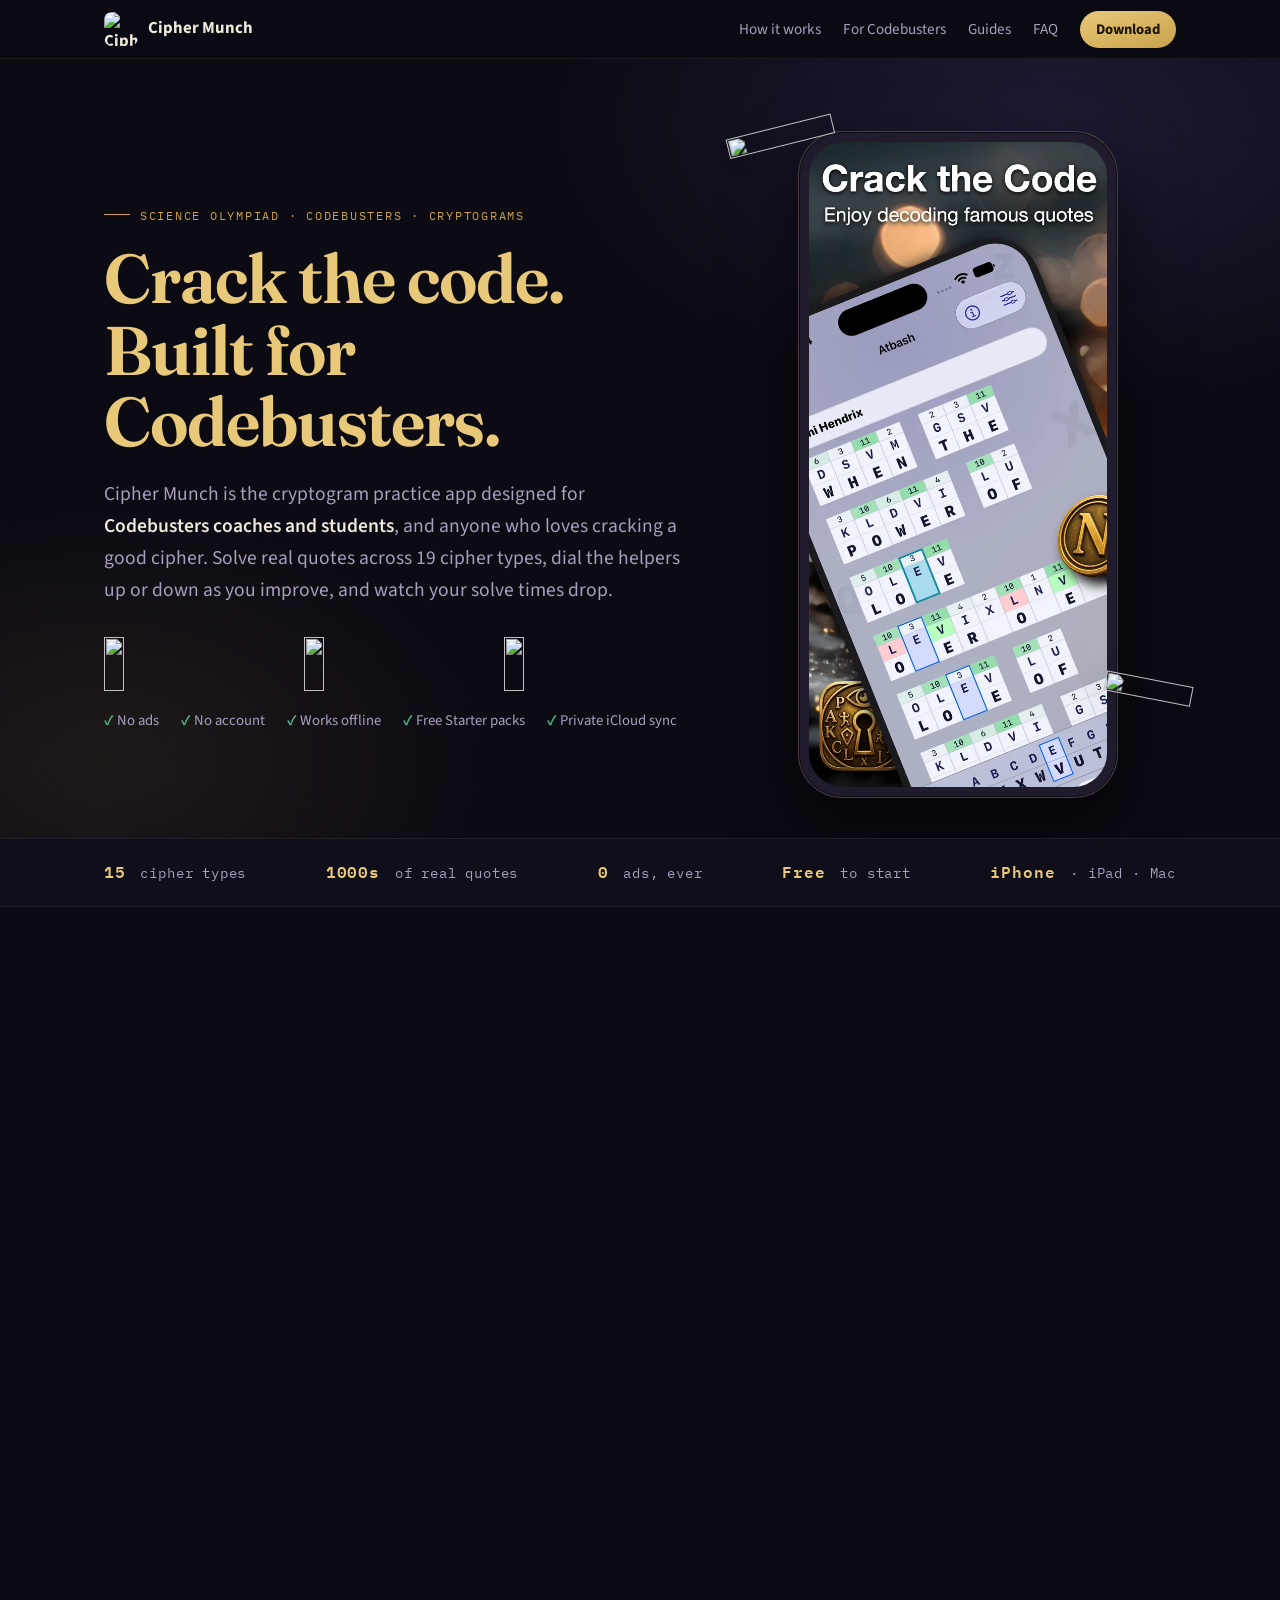
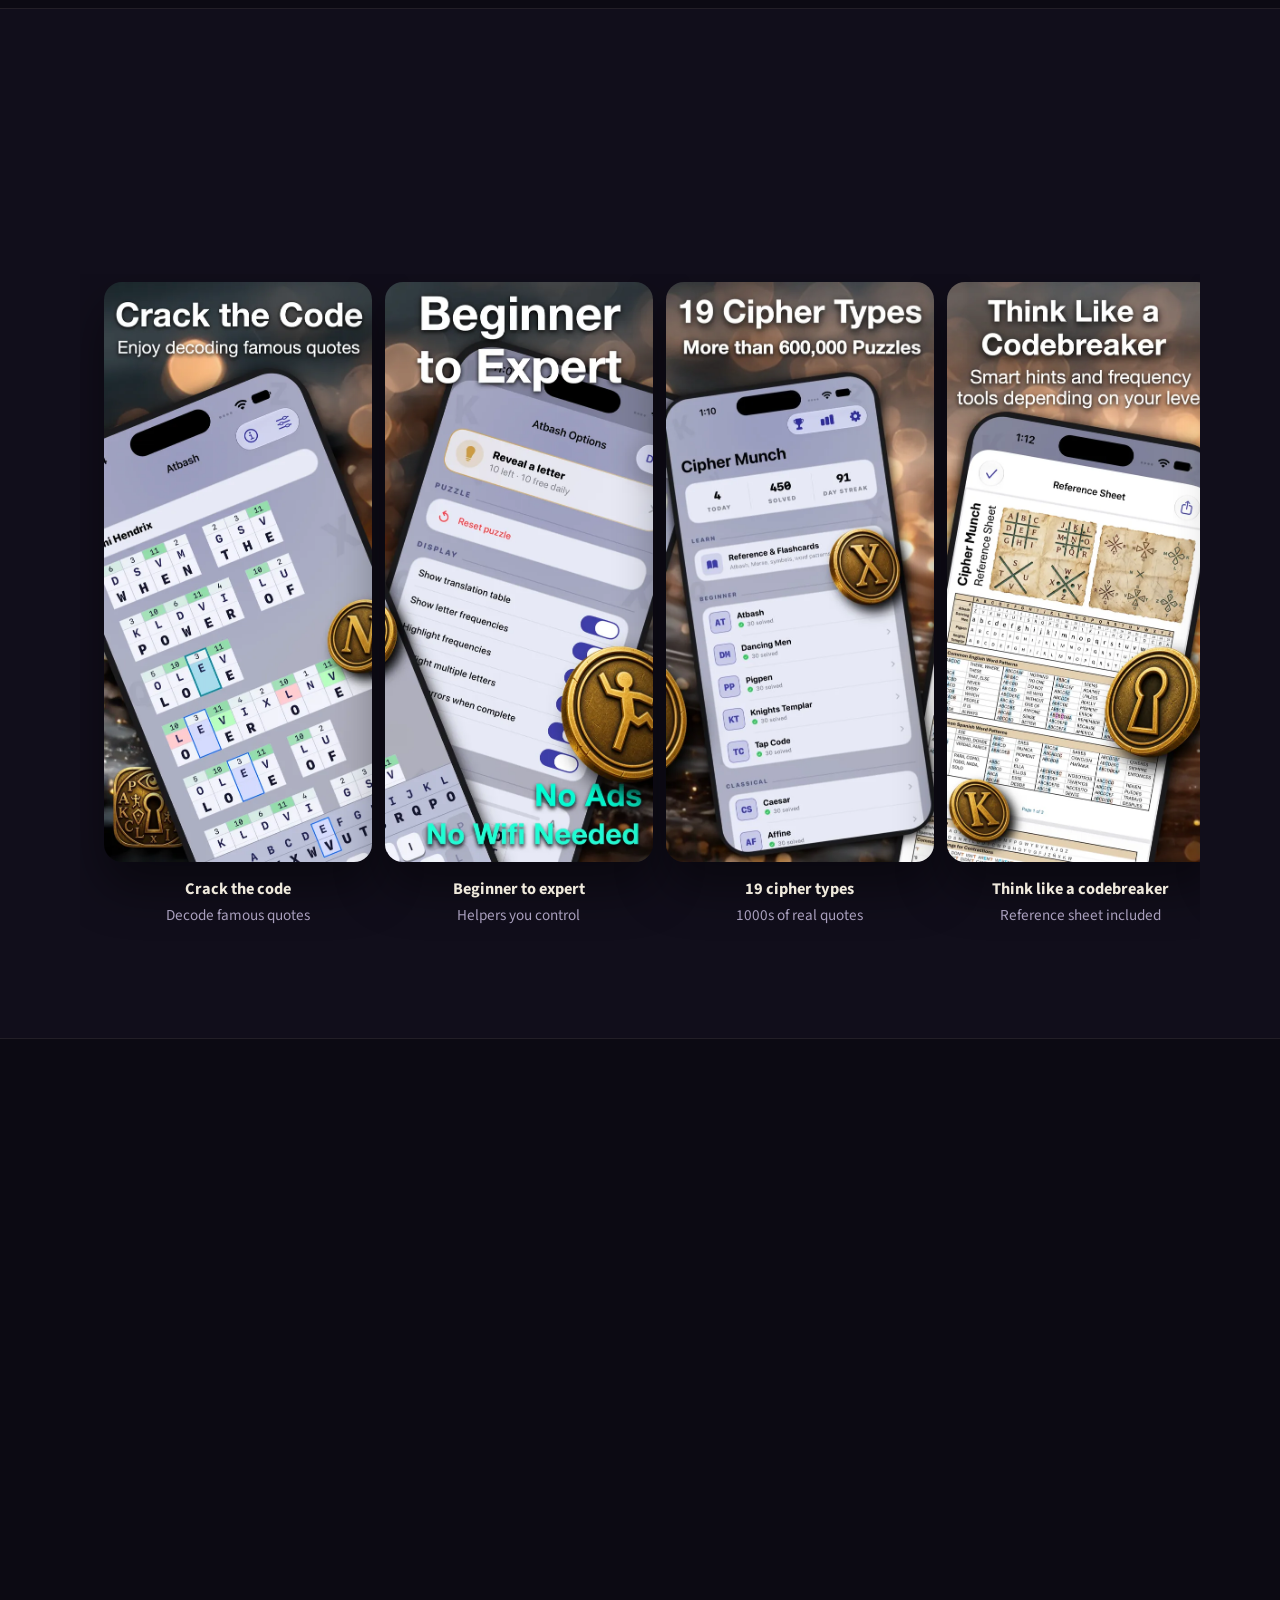
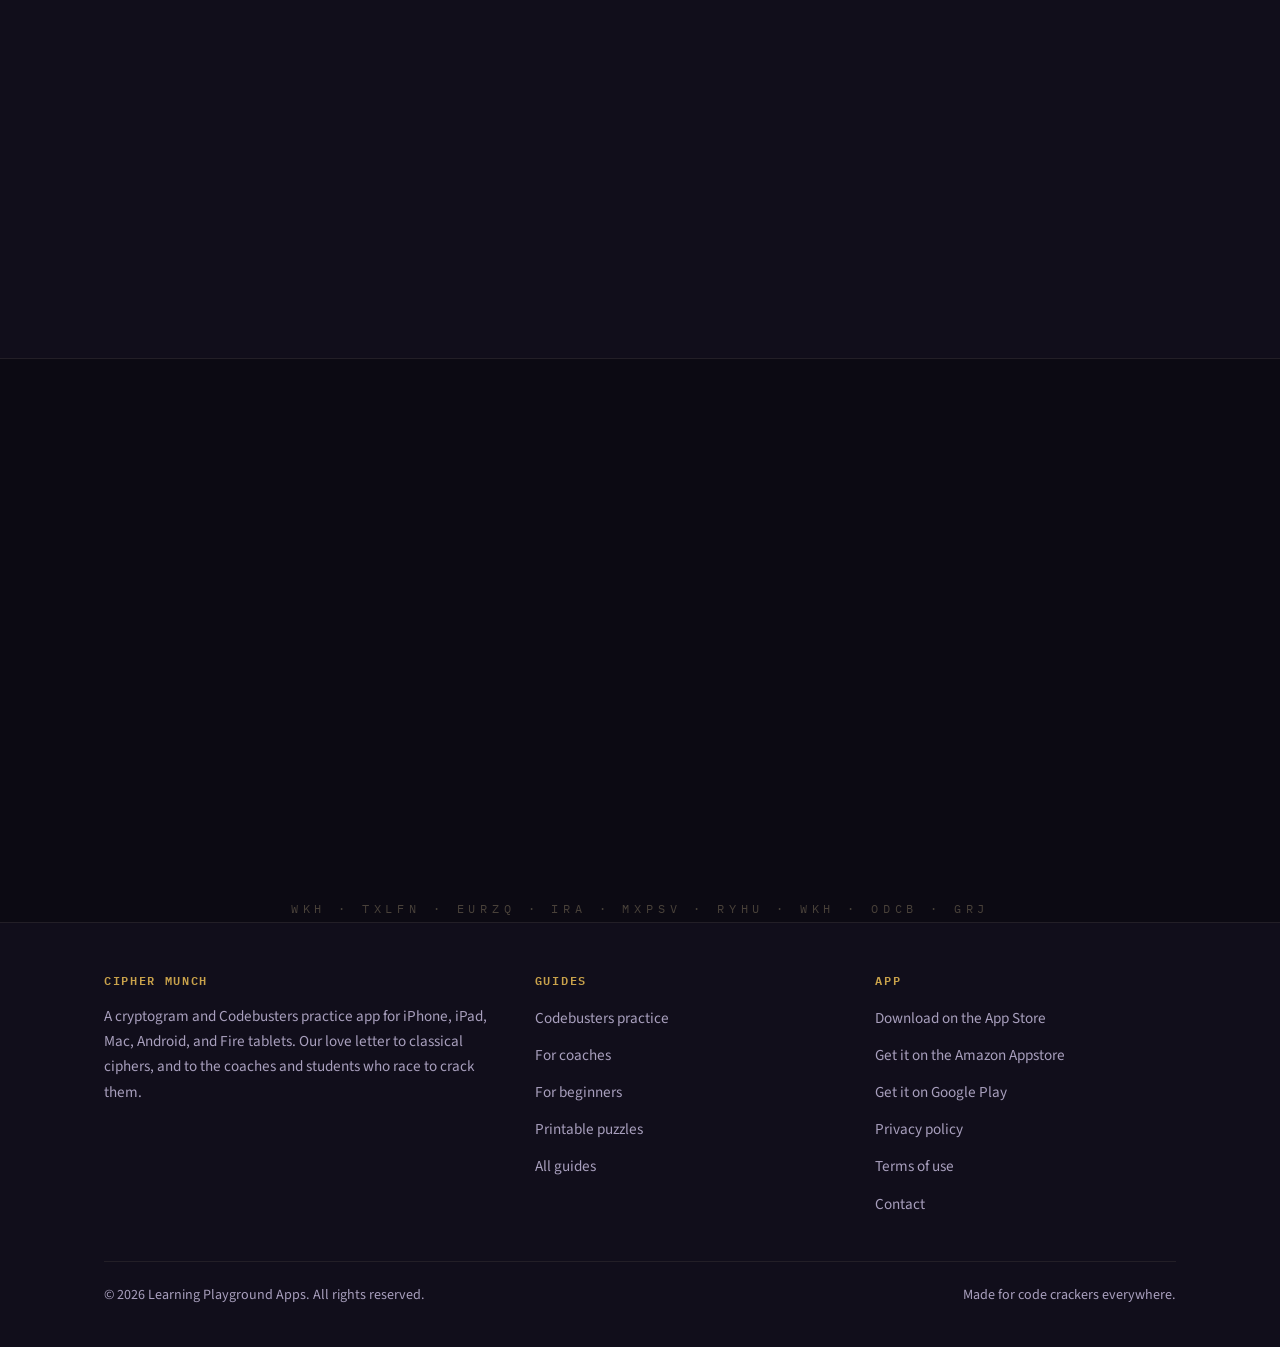
==== commit a068eff3: "Fix: screenshot caption says 1000s of real quotes Co-Authored-By: Claude Sonnet 5.5 <noreply@anthrop" ====
--- a/index.html
+++ b/index.html
@@ -152,7 +152,7 @@
         </figure>
         <figure class="shot">
           <div class="phone"><picture><source srcset="/assets/img/screenshot-3.webp" type="image/webp" /><img loading="lazy" src="/assets/img/screenshot-3.jpg" alt="Cipher Munch menu with 19 cipher types including Aristocrat, Patristocrat, Xenocrypt, Caesar and Pigpen" width="592" height="1280" /></picture></div>
-          <figcaption><b>19 cipher types</b>More than 600,000 puzzles</figcaption>
+          <figcaption><b>19 cipher types</b>1000s of real quotes</figcaption>
         </figure>
         <figure class="shot">
           <div class="phone"><picture><source srcset="/assets/img/screenshot-4.webp" type="image/webp" /><img loading="lazy" src="/assets/img/screenshot-4.jpg" alt="Built-in cipher reference sheet with alphabets and common word patterns" width="592" height="1280" /></picture></div>
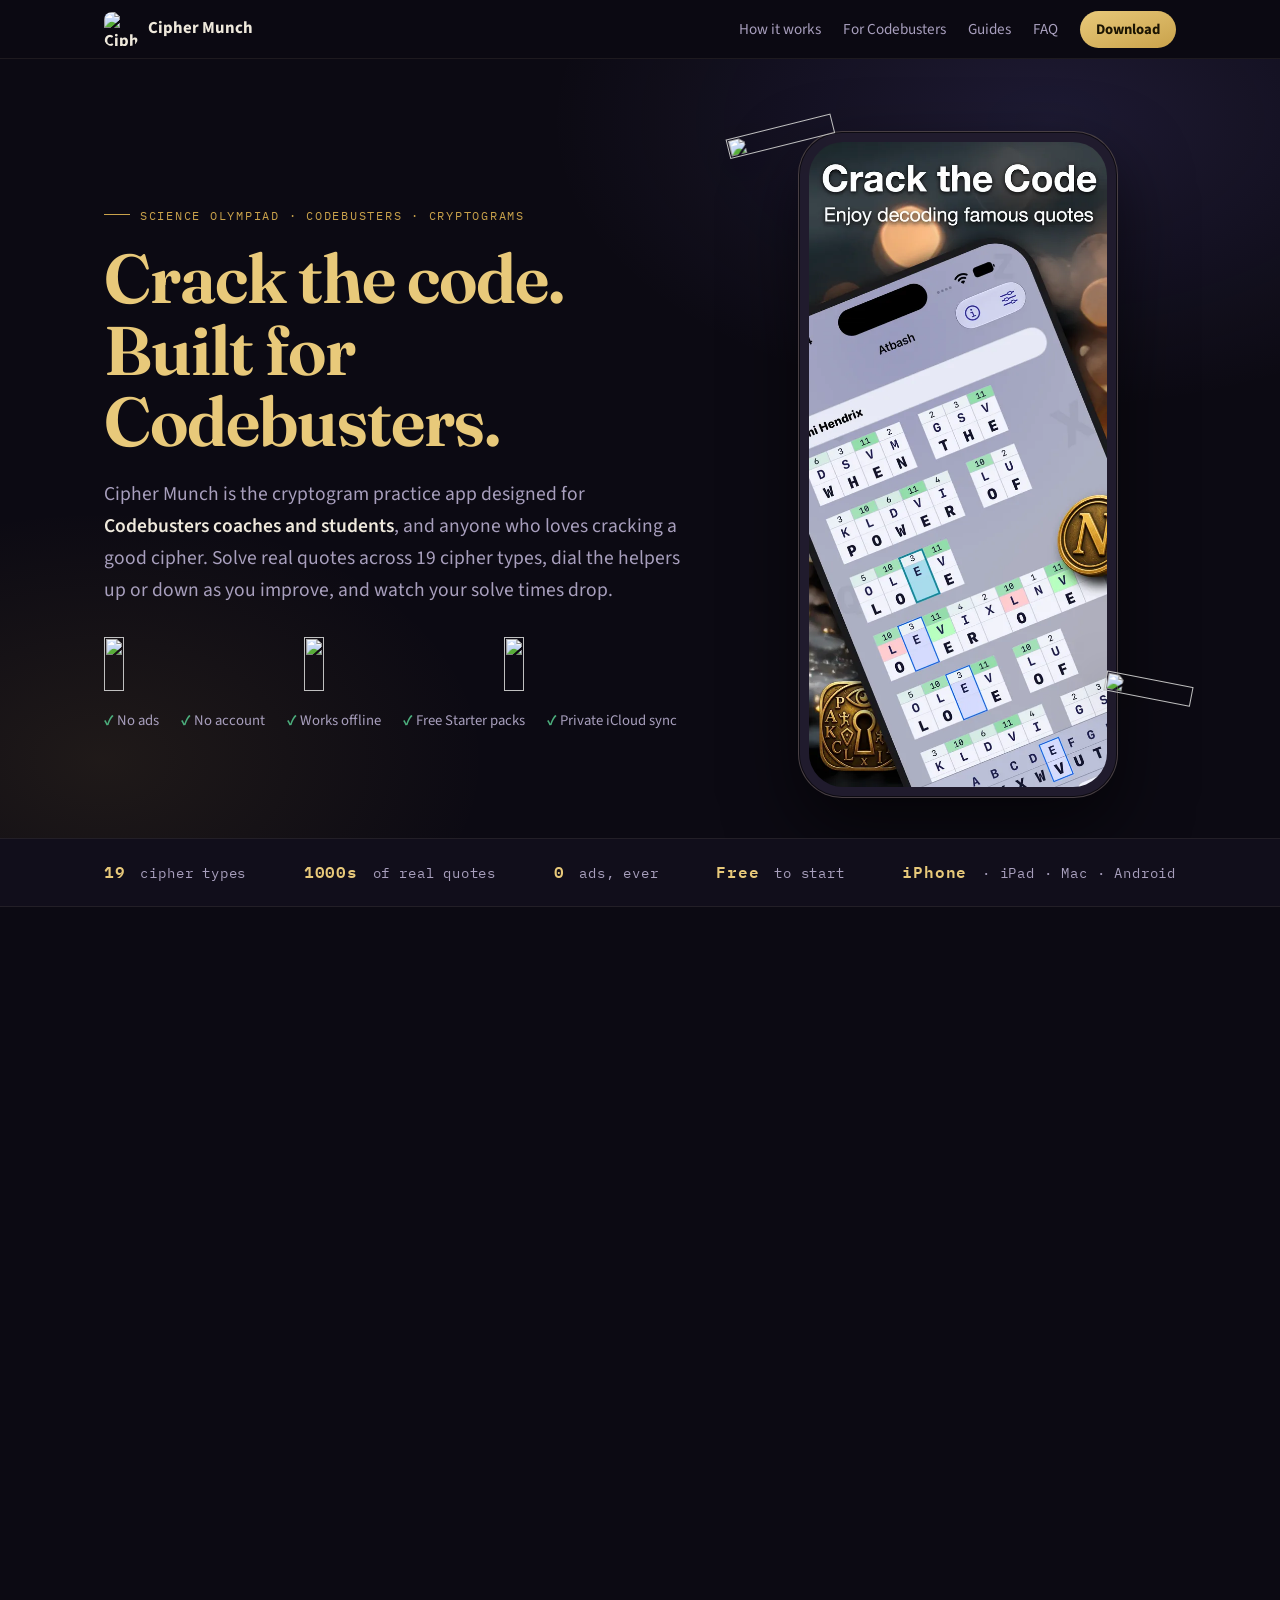
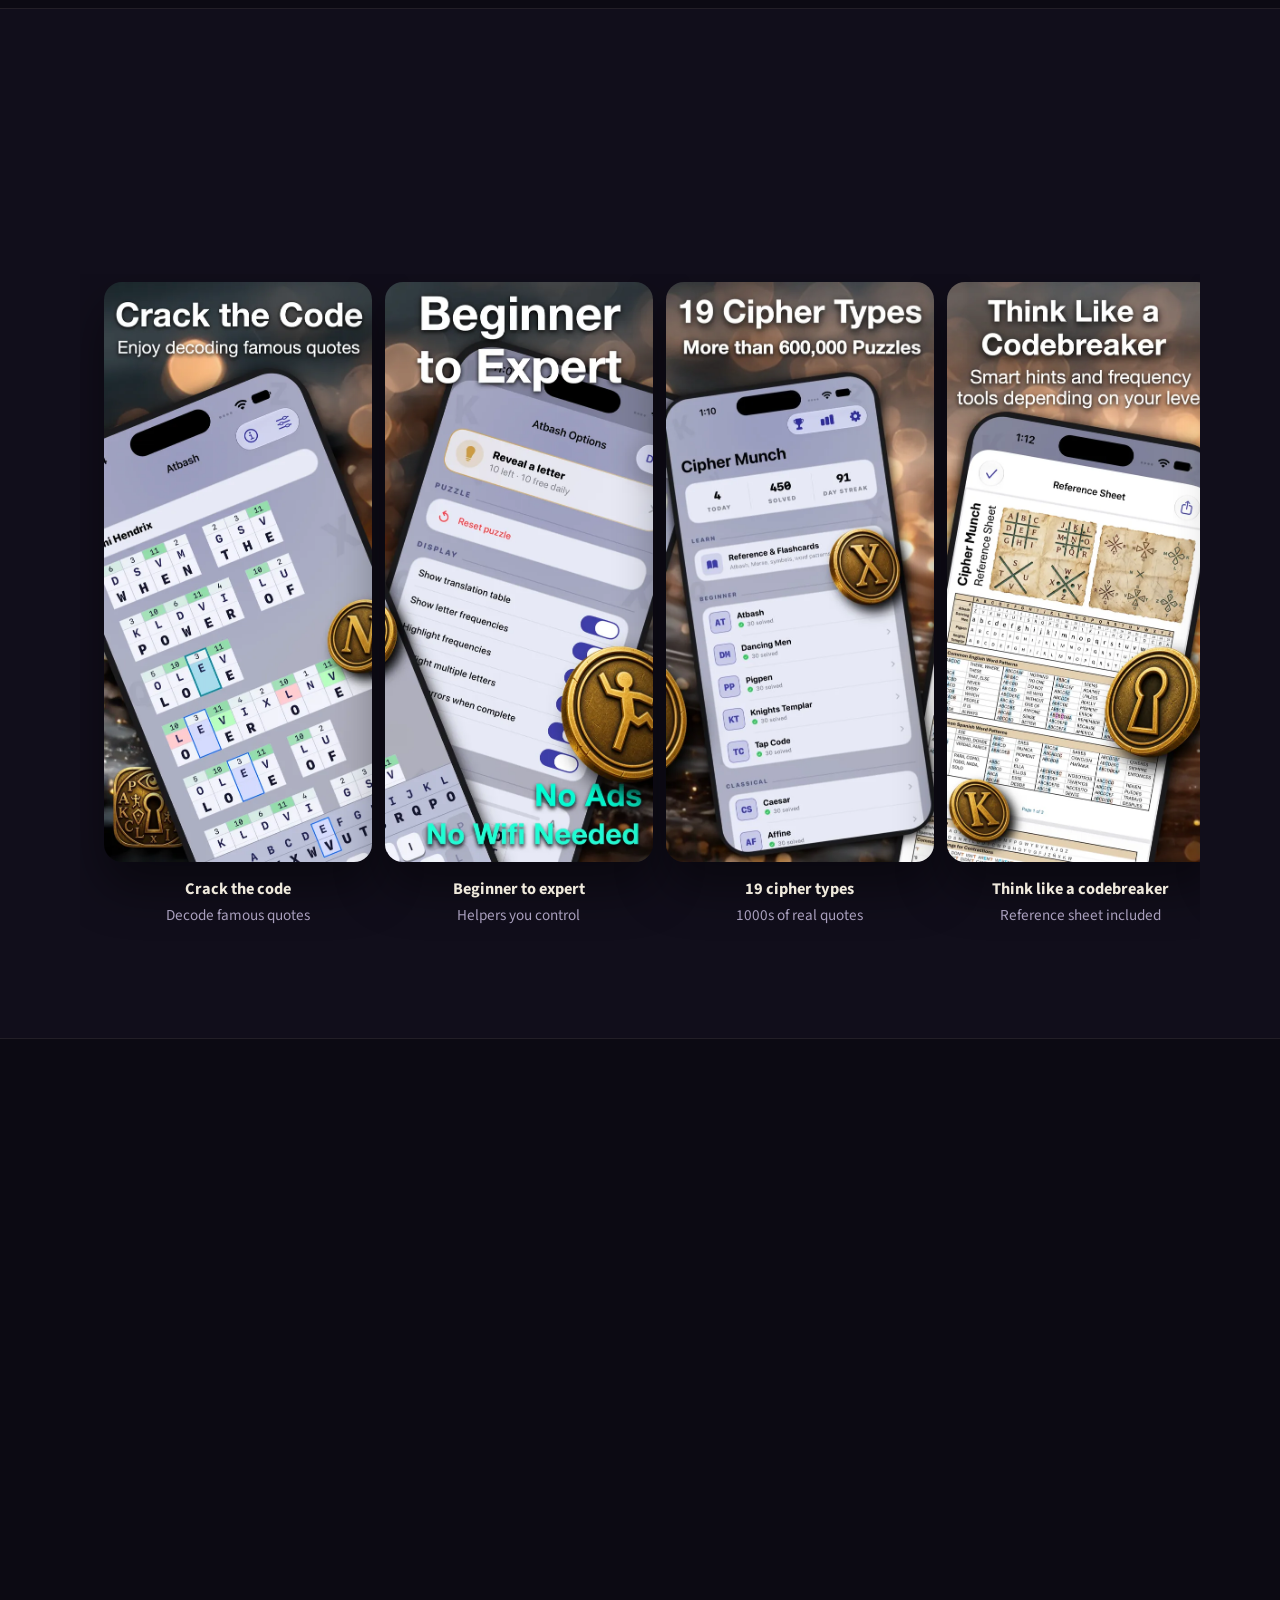
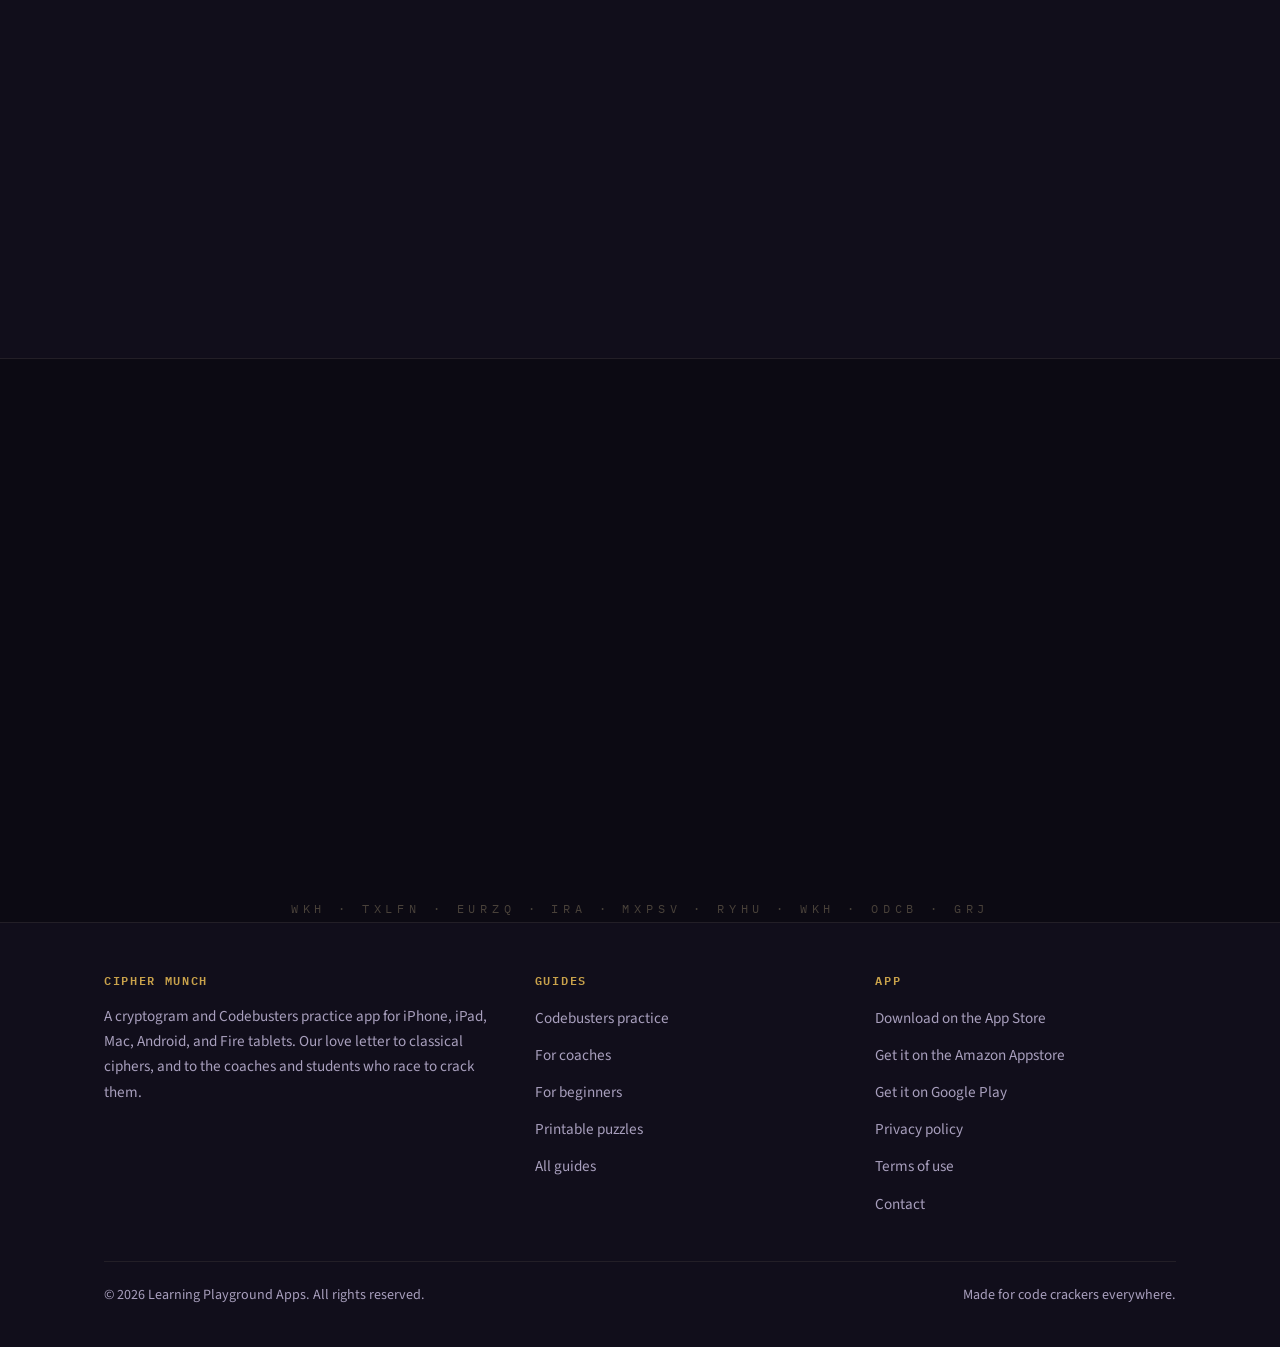
==== commit 09eafc60: "Fix: stats strip, meta and structured data say 19 cipher types and list Android Co-Authored-By: Clau" ====
--- a/index.html
+++ b/index.html
@@ -4,7 +4,7 @@
   <meta charset="UTF-8" />
   <meta name="viewport" content="width=device-width, initial-scale=1.0" />
   <title>Cipher Munch: Codebusters Practice &amp; Cryptogram Puzzle App</title>
-  <meta name="description" content="Cipher Munch is the cryptogram app built for Science Olympiad Codebusters coaches and students. Practice Aristocrats, Patristocrats, Xenocrypts and 19 cipher types. No ads, works offline, free to start on iPhone, iPad and Mac." />
+  <meta name="description" content="Cipher Munch is the cryptogram app built for Science Olympiad Codebusters coaches and students. Practice Aristocrats, Patristocrats, Xenocrypts and 19 cipher types. No ads, works offline, free to start on iPhone, iPad, Mac and Android." />
   <link rel="canonical" href="https://ciphermunch.com/" />
   <meta property="og:type" content="website" />
   <meta property="og:title" content="Cipher Munch: Codebusters Practice &amp; Cryptogram Puzzle App" />
@@ -24,10 +24,10 @@
     "@context": "https://schema.org",
     "@type": "MobileApplication",
     "name": "Cipher Munch",
-    "operatingSystem": "iOS 17.0 or later, Fire OS",
+    "operatingSystem": "iOS 17.0 or later, Android, Fire OS",
     "applicationCategory": "GameApplication",
     "applicationSubCategory": "Word & Puzzle",
-    "description": "Cryptogram puzzle app with 15 classical cipher types: Aristocrats, Patristocrats, Xenocrypts, Caesar, Affine, Vigenère, Atbash, Pigpen, Dancing Men and more. Built for Science Olympiad Codebusters practice and cryptogram lovers.",
+    "description": "Cryptogram puzzle app with 19 cipher types: Aristocrats, Patristocrats, Xenocrypts, Caesar, Affine, Vigenère, Atbash, Pigpen, Dancing Men and more. Built for Science Olympiad Codebusters practice and cryptogram lovers.",
     "url": "https://apps.apple.com/us/app/cipher-munch/id6773527361",
     "sameAs": ["https://www.amazon.com/dp/B0HC616CPG", "https://play.google.com/store/apps/details?id=com.learningplaygroundapps.ciphermunch"],
     "image": "https://ciphermunch.com/assets/img/app-icon-512.png",
@@ -98,11 +98,11 @@
     <!-- ============ STAT STRIP ============ -->
     <aside class="stat-strip" aria-label="App highlights">
       <div class="wrap">
-        <span class="stat"><b>15</b> cipher types</span>
+        <span class="stat"><b>19</b> cipher types</span>
         <span class="stat"><b>1000s</b> of real quotes</span>
         <span class="stat"><b>0</b> ads, ever</span>
         <span class="stat"><b>Free</b> to start</span>
-        <span class="stat"><b>iPhone</b> · iPad · Mac</span>
+        <span class="stat"><b>iPhone</b> · iPad · Mac · Android</span>
       </div>
     </aside>
 
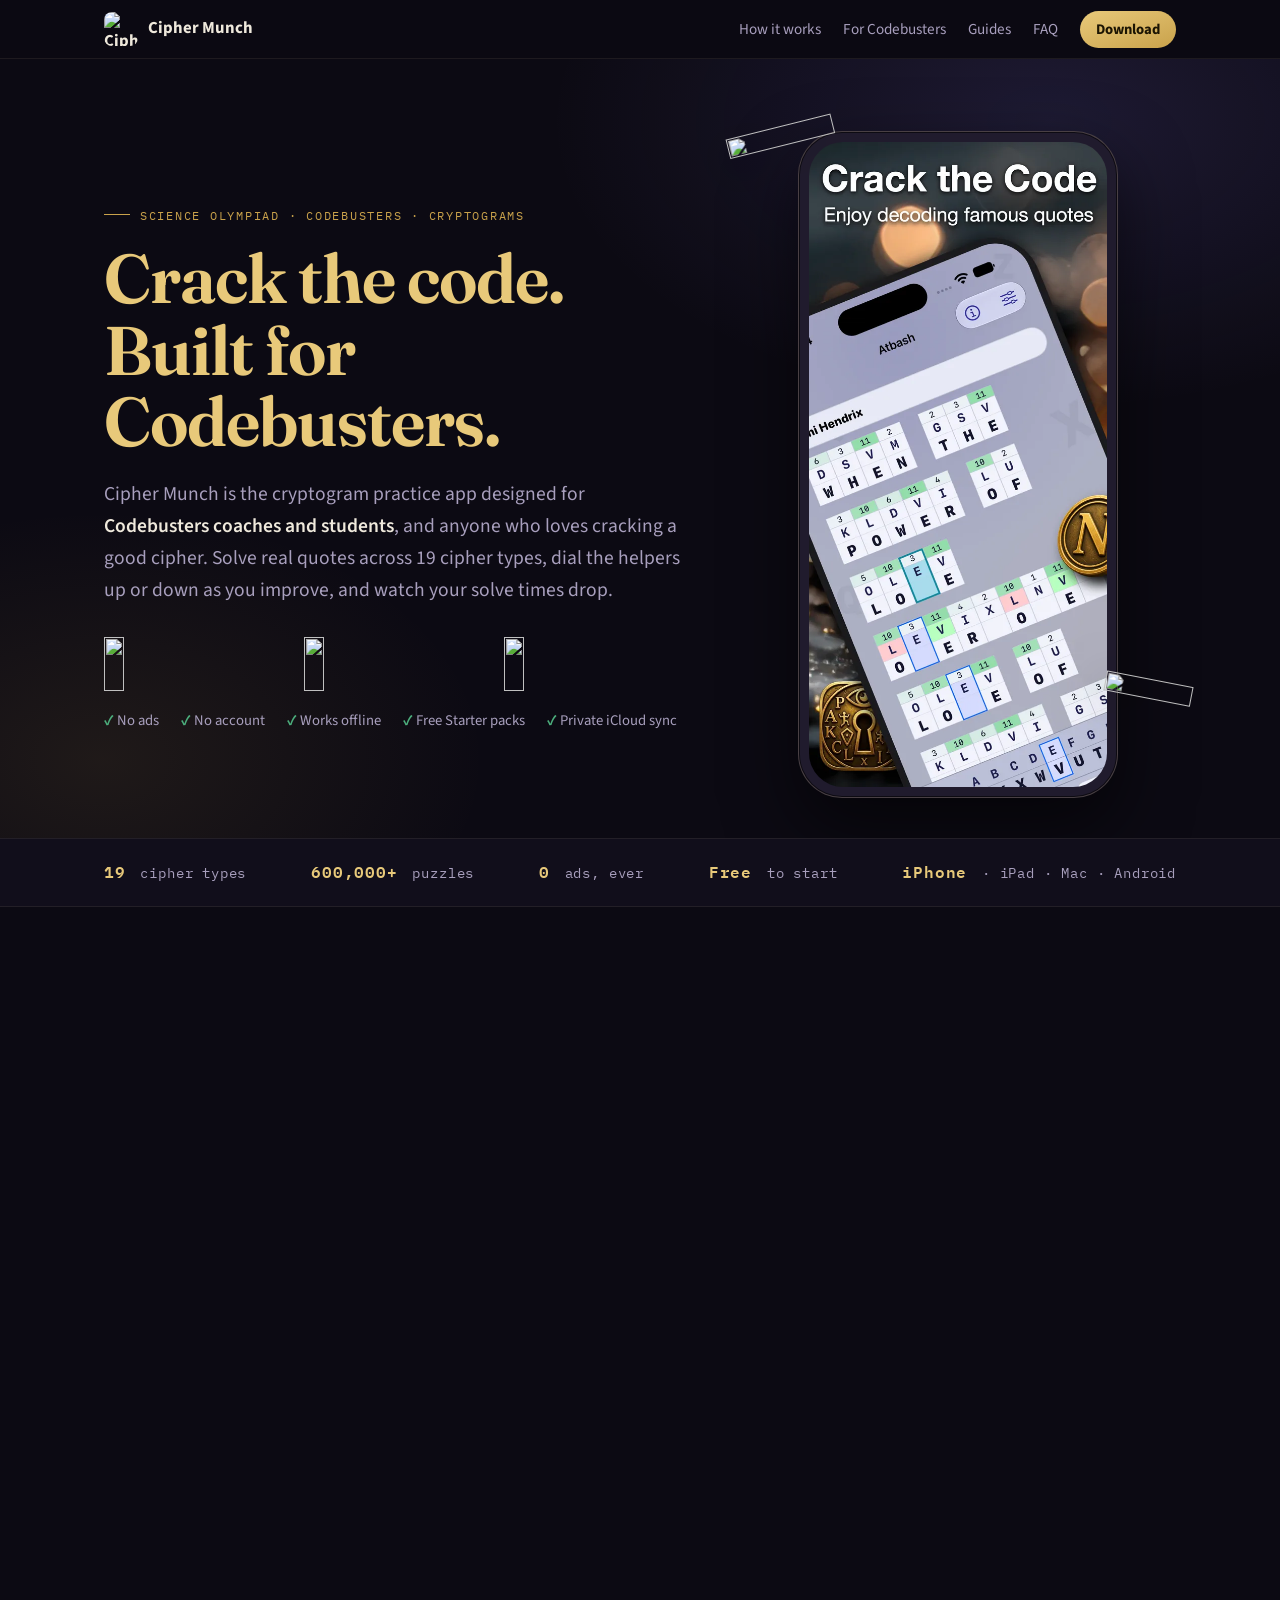
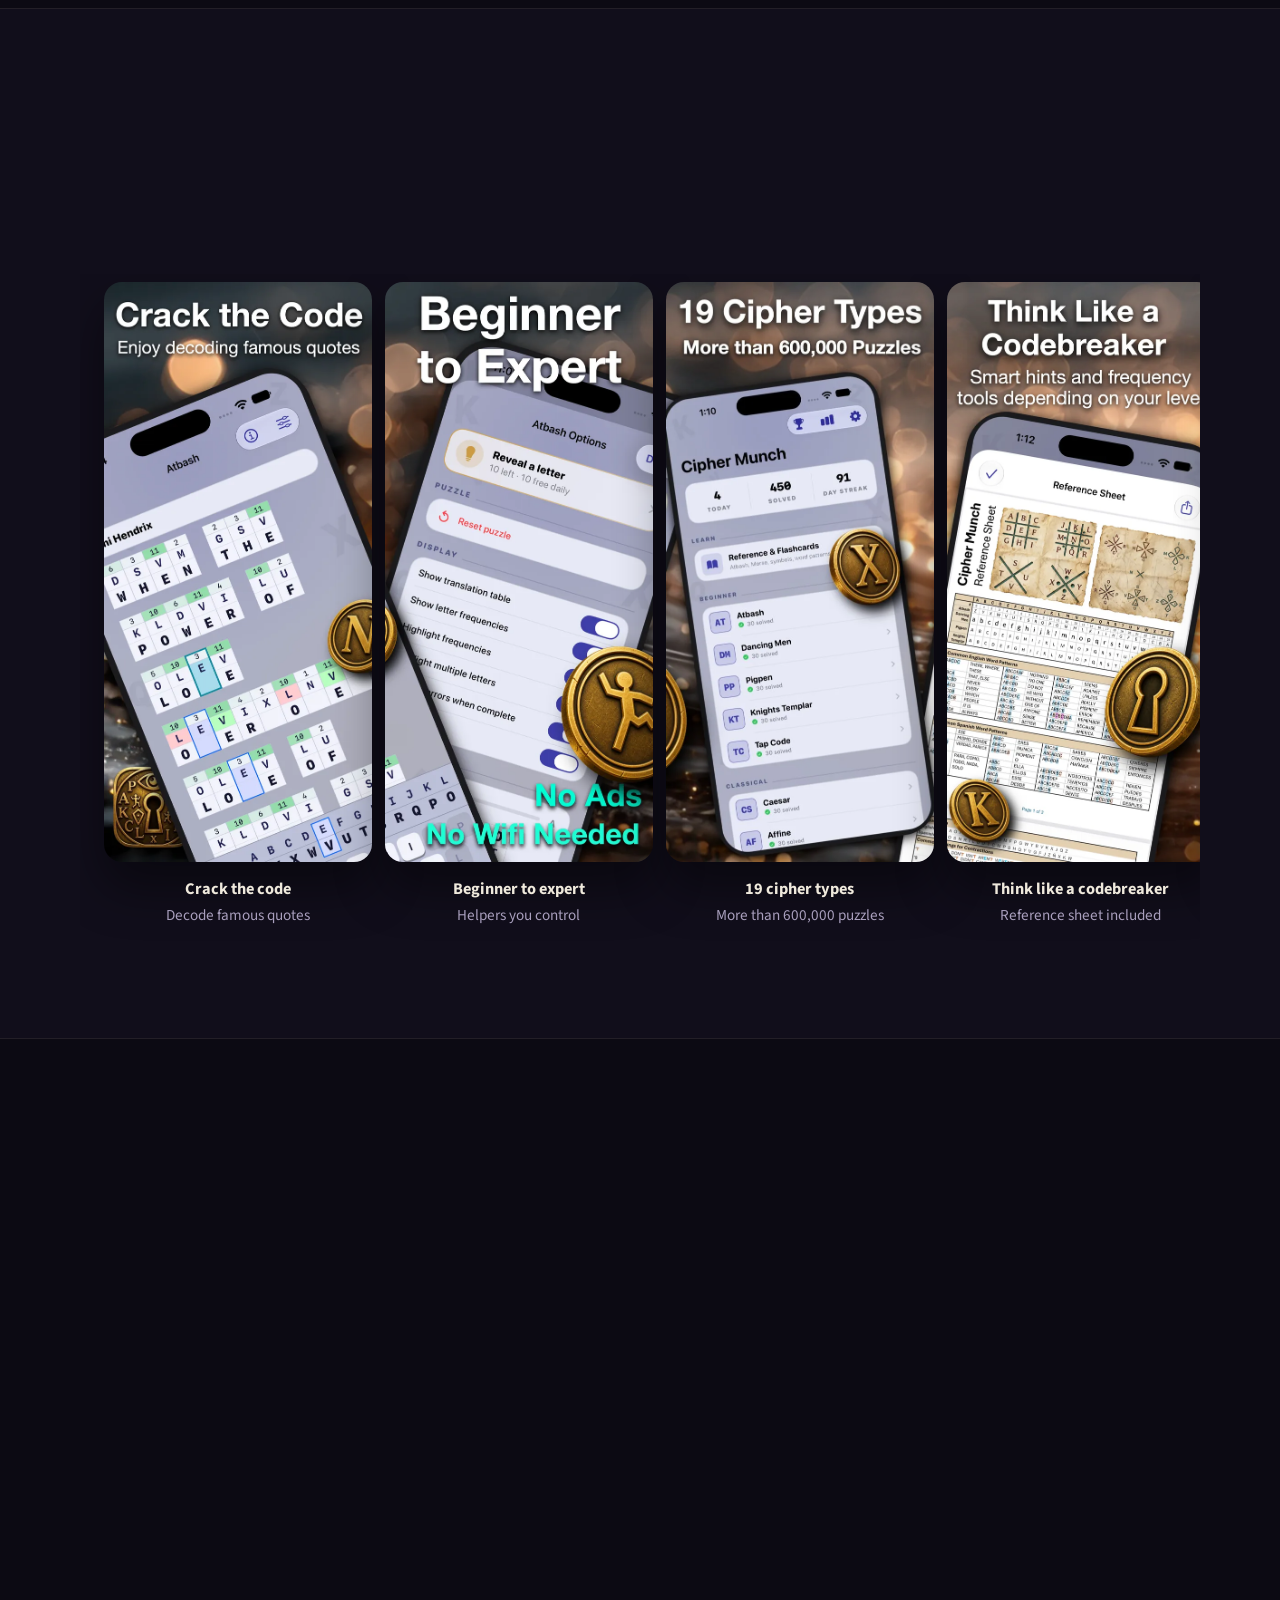
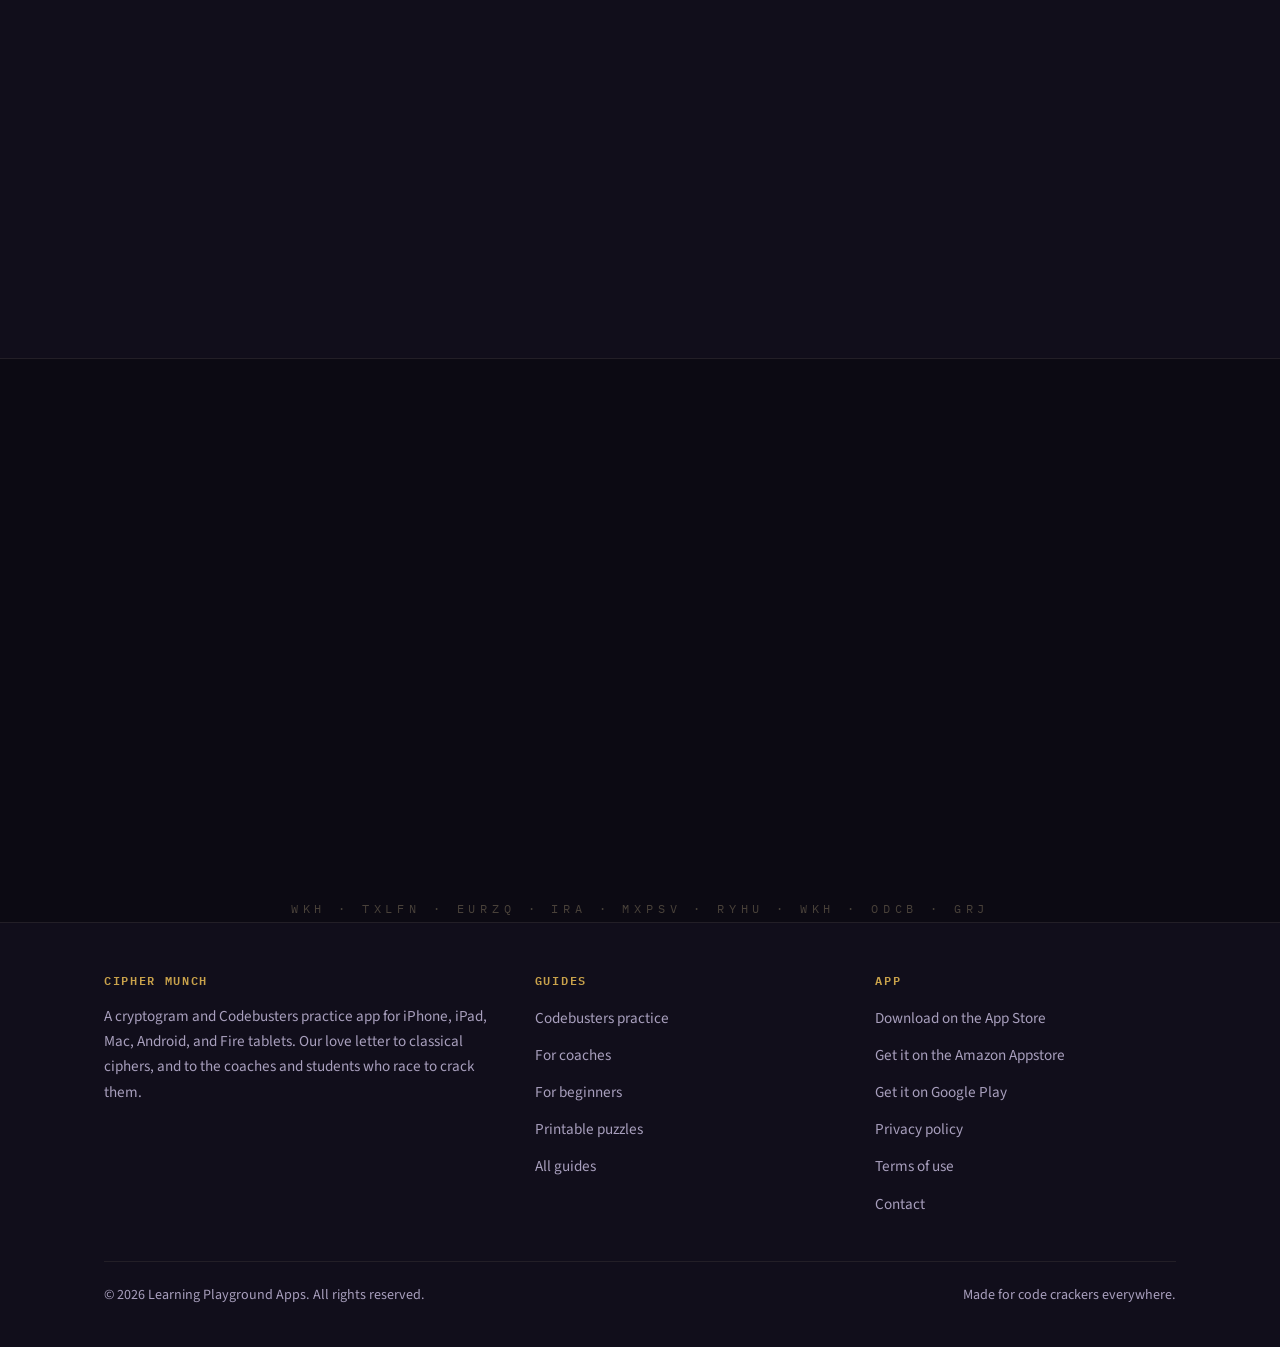
==== commit f20aa243: "Fix: copy says more than 600,000 puzzles instead of 1000s of real quotes Co-Authored-By: Claude Sonn" ====
--- a/index.html
+++ b/index.html
@@ -8,7 +8,7 @@
   <link rel="canonical" href="https://ciphermunch.com/" />
   <meta property="og:type" content="website" />
   <meta property="og:title" content="Cipher Munch: Codebusters Practice &amp; Cryptogram Puzzle App" />
-  <meta property="og:description" content="The cryptogram app built for Codebusters coaches and students. 19 cipher types, 1000s of real quotes, no ads, works offline." />
+  <meta property="og:description" content="The cryptogram app built for Codebusters coaches and students. 19 cipher types, more than 600,000 puzzles, no ads, works offline." />
   <meta property="og:url" content="https://ciphermunch.com/" />
   <meta property="og:image" content="https://ciphermunch.com/assets/img/og-image.jpg" />
   <meta name="twitter:card" content="summary_large_image" />
@@ -99,7 +99,7 @@
     <aside class="stat-strip" aria-label="App highlights">
       <div class="wrap">
         <span class="stat"><b>19</b> cipher types</span>
-        <span class="stat"><b>1000s</b> of real quotes</span>
+        <span class="stat"><b>600,000+</b> puzzles</span>
         <span class="stat"><b>0</b> ads, ever</span>
         <span class="stat"><b>Free</b> to start</span>
         <span class="stat"><b>iPhone</b> · iPad · Mac · Android</span>
@@ -152,7 +152,7 @@
         </figure>
         <figure class="shot">
           <div class="phone"><picture><source srcset="/assets/img/screenshot-3.webp" type="image/webp" /><img loading="lazy" src="/assets/img/screenshot-3.jpg" alt="Cipher Munch menu with 19 cipher types including Aristocrat, Patristocrat, Xenocrypt, Caesar and Pigpen" width="592" height="1280" /></picture></div>
-          <figcaption><b>19 cipher types</b>1000s of real quotes</figcaption>
+          <figcaption><b>19 cipher types</b>More than 600,000 puzzles</figcaption>
         </figure>
         <figure class="shot">
           <div class="phone"><picture><source srcset="/assets/img/screenshot-4.webp" type="image/webp" /><img loading="lazy" src="/assets/img/screenshot-4.jpg" alt="Built-in cipher reference sheet with alphabets and common word patterns" width="592" height="1280" /></picture></div>
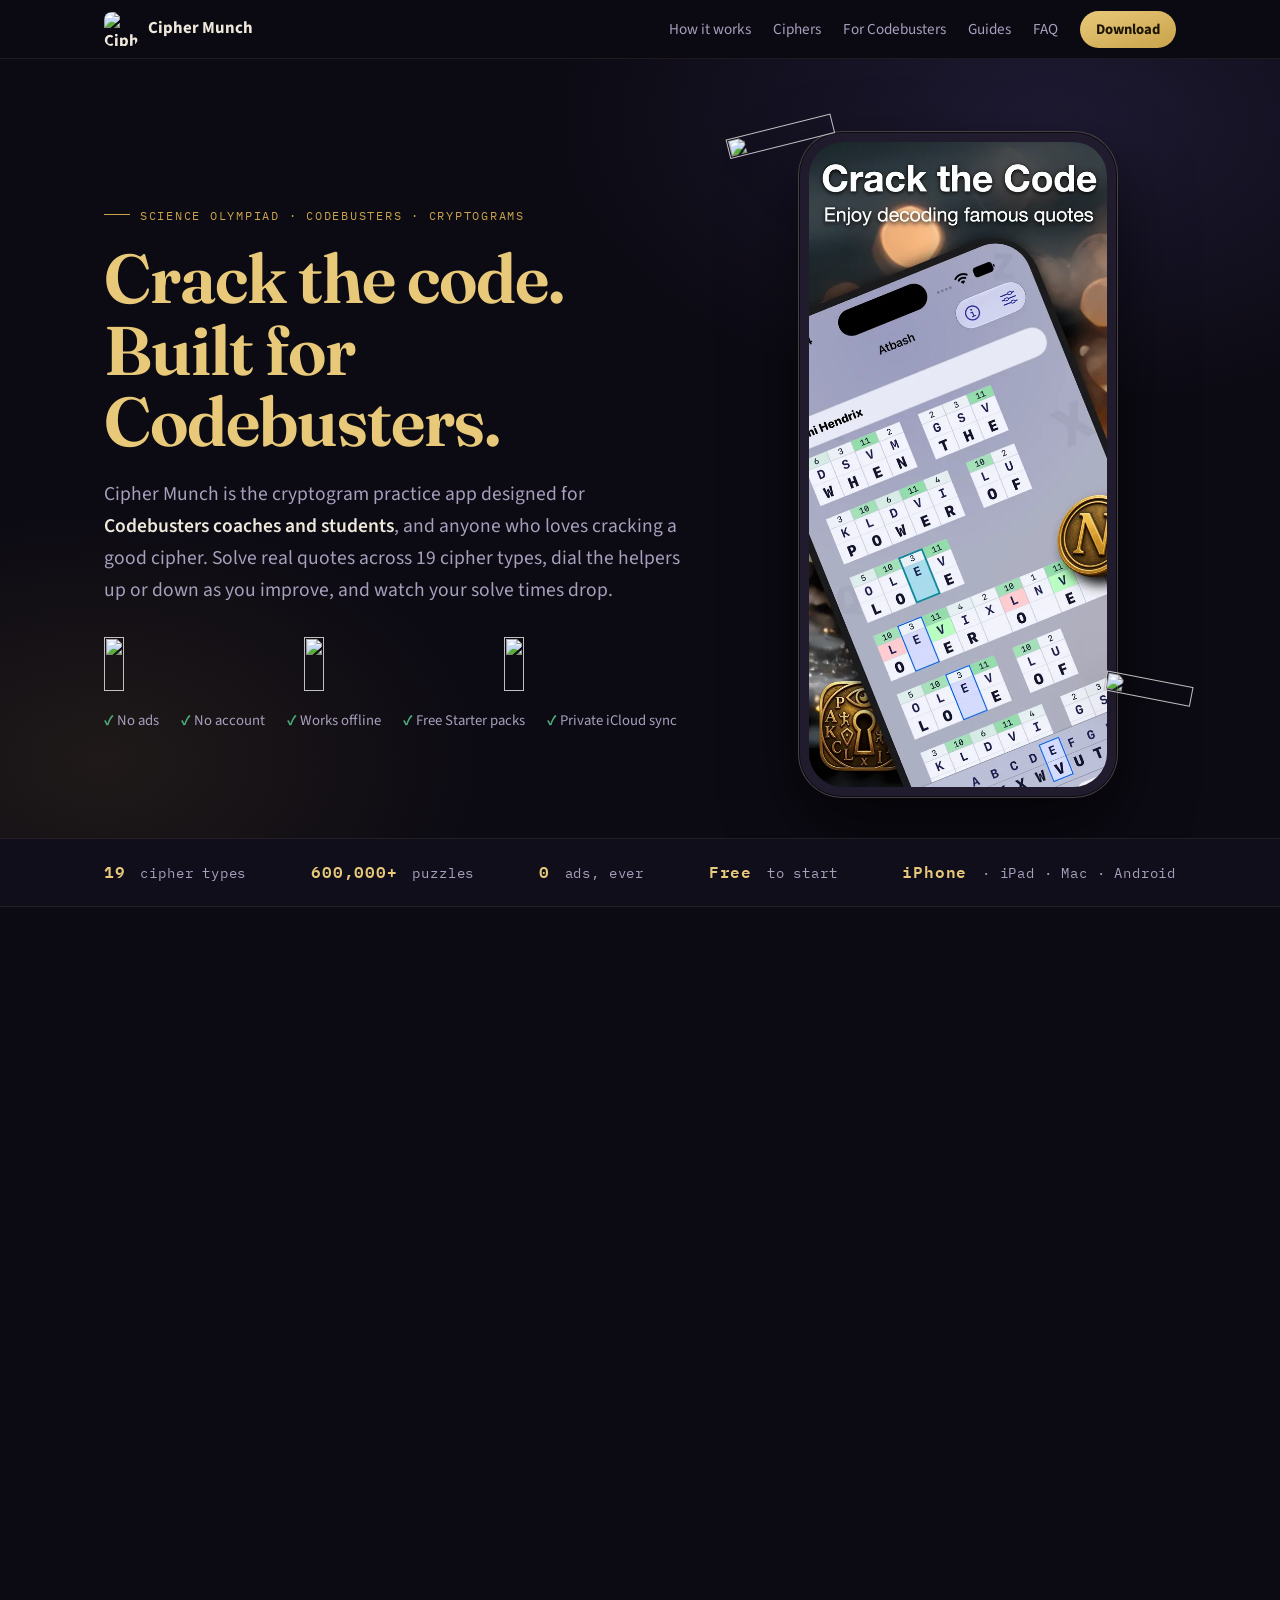
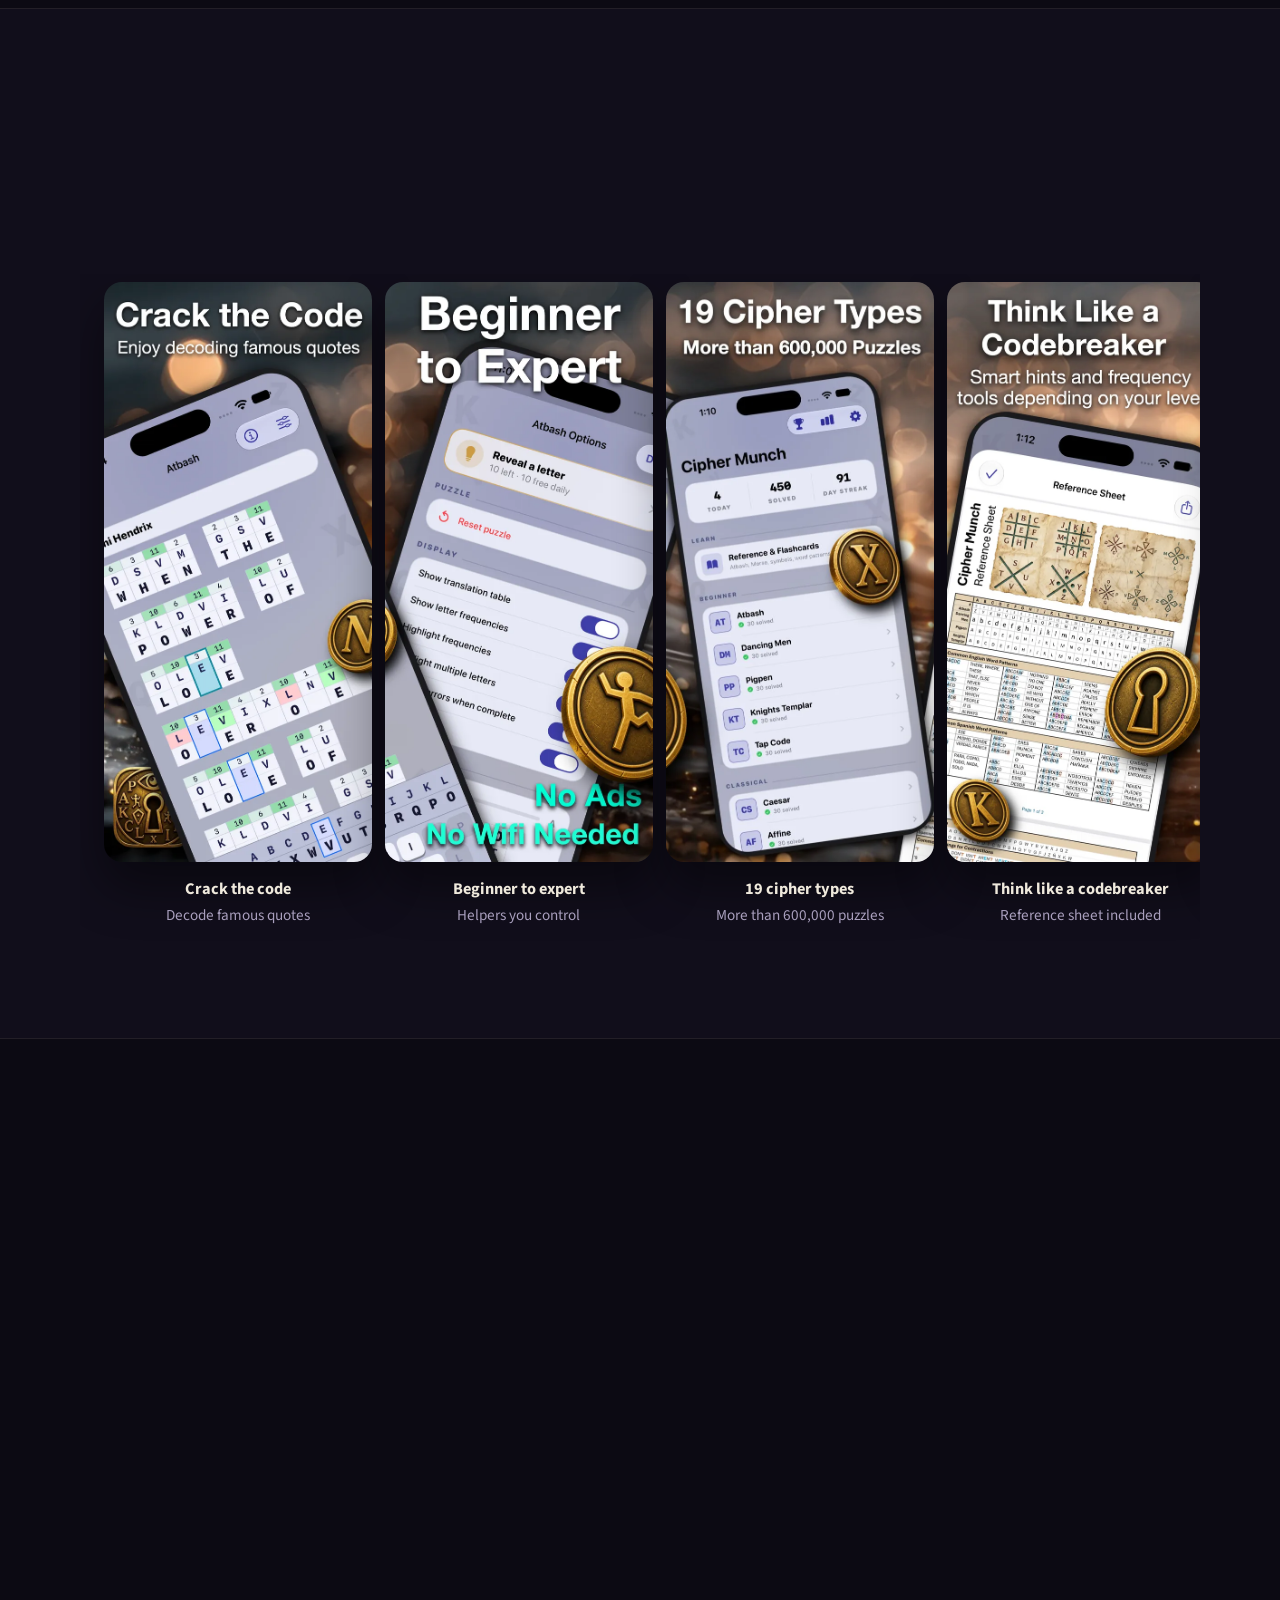
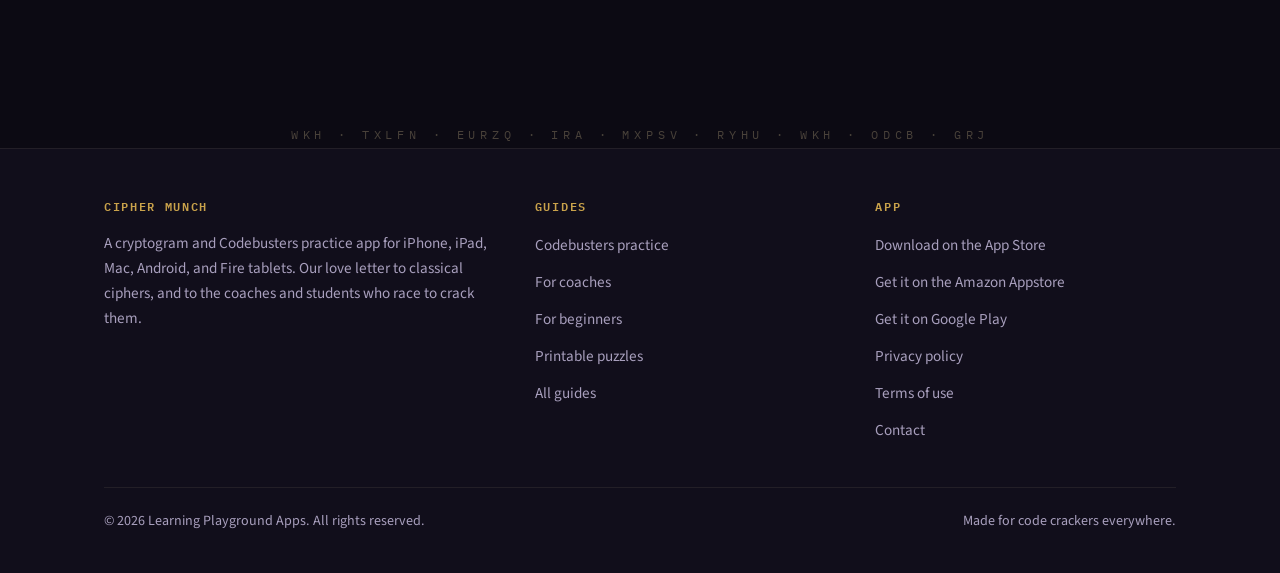
==== commit 3855a48f: "Feature: cipher types section on the homepage covering all 19 ciphers Co-Authored-By: Claude Sonnet " ====
--- a/index.html
+++ b/index.html
@@ -47,6 +47,7 @@
       </a>
       <ul class="nav-links">
         <li><a href="#how-it-works">How it works</a></li>
+        <li><a href="#ciphers">Ciphers</a></li>
         <li><a href="#codebusters">For Codebusters</a></li>
         <li><a href="/guides/">Guides</a></li>
         <li><a href="#faq">FAQ</a></li>
@@ -178,6 +179,25 @@
     </section>
 
     <!-- ============ CODEBUSTERS ============ -->
+    <!-- ============ CIPHERS ============ -->
+    <section class="section" id="ciphers">
+      <div class="wrap">
+        <div class="section-head reveal">
+          <p class="eyebrow">19 cipher types</p>
+          <h2>From a first Atbash to a Spanish Xenocrypt</h2>
+          <p>Every cipher has its own free Starter pack and its own in-app guide, so you can begin anywhere and climb at your own pace.</p>
+        </div>
+        <ul class="features">
+          <li class="feature reveal"><span class="tag">Beginner</span><h3>Letter swaps</h3><p>Atbash, ROT13 and Tap Code. Fixed keys with no guesswork about the alphabet, so you learn how decoding feels.</p></li>
+          <li class="feature reveal"><span class="tag">Beginner</span><h3>Symbol alphabets</h3><p>Pigpen, Dancing Men, Knights Templar and Standard Galactic. Every letter is a picture, and a translation table is one tap away.</p></li>
+          <li class="feature reveal"><span class="tag">Classical</span><h3>Shifts, keywords and zig-zags</h3><p>Caesar, Affine, Vigen&egrave;re, Porta and Rail Fence, with a decoder strip or table under the puzzle to match each one.</p></li>
+          <li class="feature reveal"><span class="tag">Competition</span><h3>Aristocrats</h3><p>The Codebusters staple, in the standard form plus the K1, K2 and K3 keyword variants.</p></li>
+          <li class="feature reveal"><span class="tag">Competition</span><h3>Patristocrats</h3><p>No word breaks, letters regrouped in fives. K1 and K2 keyword forms for when the spaces stop helping.</p></li>
+          <li class="feature reveal"><span class="tag">International</span><h3>Xenocrypts</h3><p>Spanish quotes on a 27-letter alphabet that includes &Ntilde;, just like the competition version.</p></li>
+        </ul>
+      </div>
+    </section>
+
     <section class="section" id="codebusters">
       <div class="wrap split">
         <div class="reveal">
@@ -218,7 +238,7 @@
         <ul class="features">
           <li class="feature reveal"><span class="tag">Analyze</span><h3>Letter frequency tools</h3><p>Frequency counts under every cipher letter or in a table below the puzzle: the core skill of every cryptogram solver, built in.</p></li>
           <li class="feature reveal"><span class="tag">See</span><h3>Smart highlighting</h3><p>Highlight every cell that matches the letter you're editing, spot repeats at a glance, and optionally flag errors when the board is full.</p></li>
-          <li class="feature reveal"><span class="tag">Learn</span><h3>Tables &amp; decoders</h3><p>Translation tables for Atbash, Pigpen, Dancing Men and Knights Templar, a manual Caesar decoder strip, and a printable reference sheet.</p></li>
+          <li class="feature reveal"><span class="tag">Learn</span><h3>Tables &amp; decoders</h3><p>Translation tables for the fixed-key and symbol ciphers, a manual Caesar decoder strip, Vigen&egrave;re and Porta lookup tables, and a printable reference sheet.</p></li>
           <li class="feature reveal"><span class="tag">Print</span><h3>Print &amp; share puzzles</h3><p>Print any puzzle with or without frequency tables and filled answers: perfect for paper practice, classrooms, and team sessions.</p></li>
           <li class="feature reveal"><span class="tag">Type</span><h3>Built for fast input</h3><p>A custom keyboard tuned for letter-mapping, plus full hardware-keyboard and arrow-key support on iPad and Mac.</p></li>
           <li class="feature reveal"><span class="tag">Track</span><h3>Stats, streaks, badges</h3><p>Per-cipher progress, fastest and average times, a daily solving streak, and gold-medallion achievements you can share.</p></li>
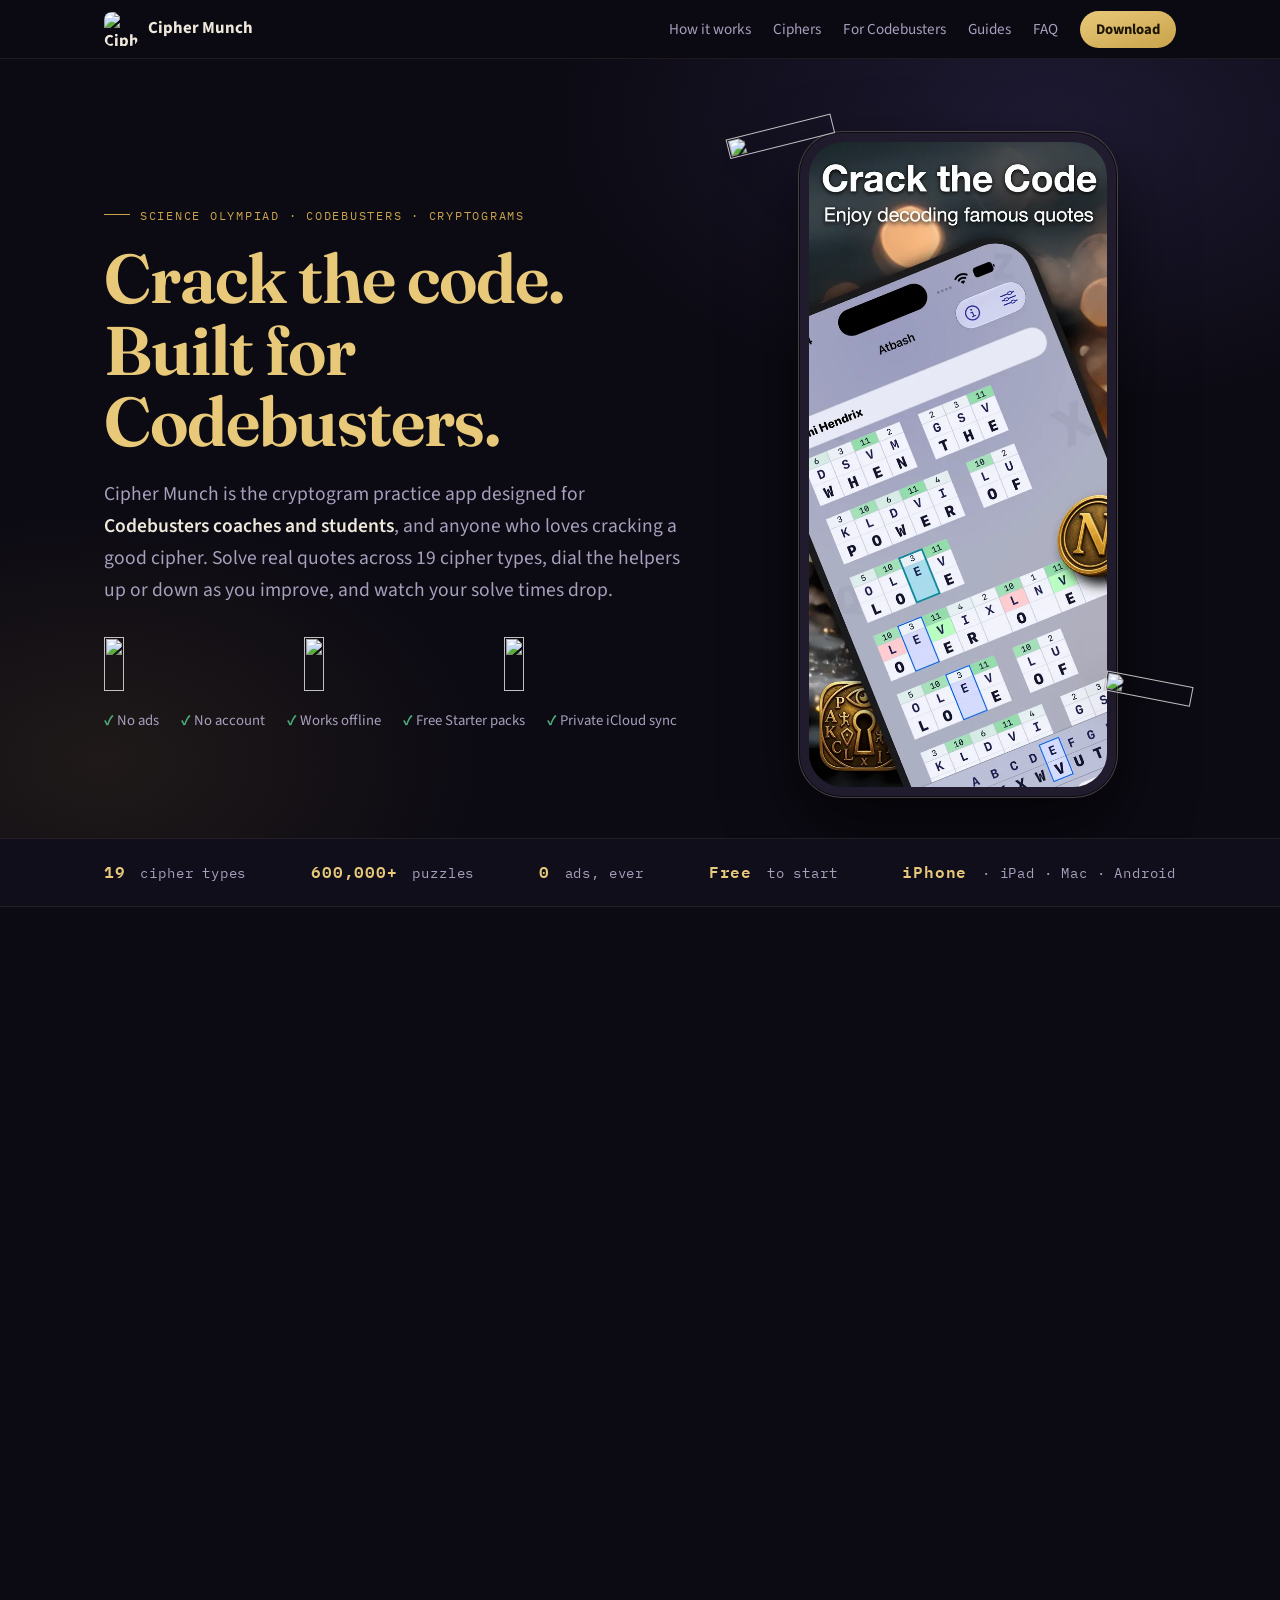
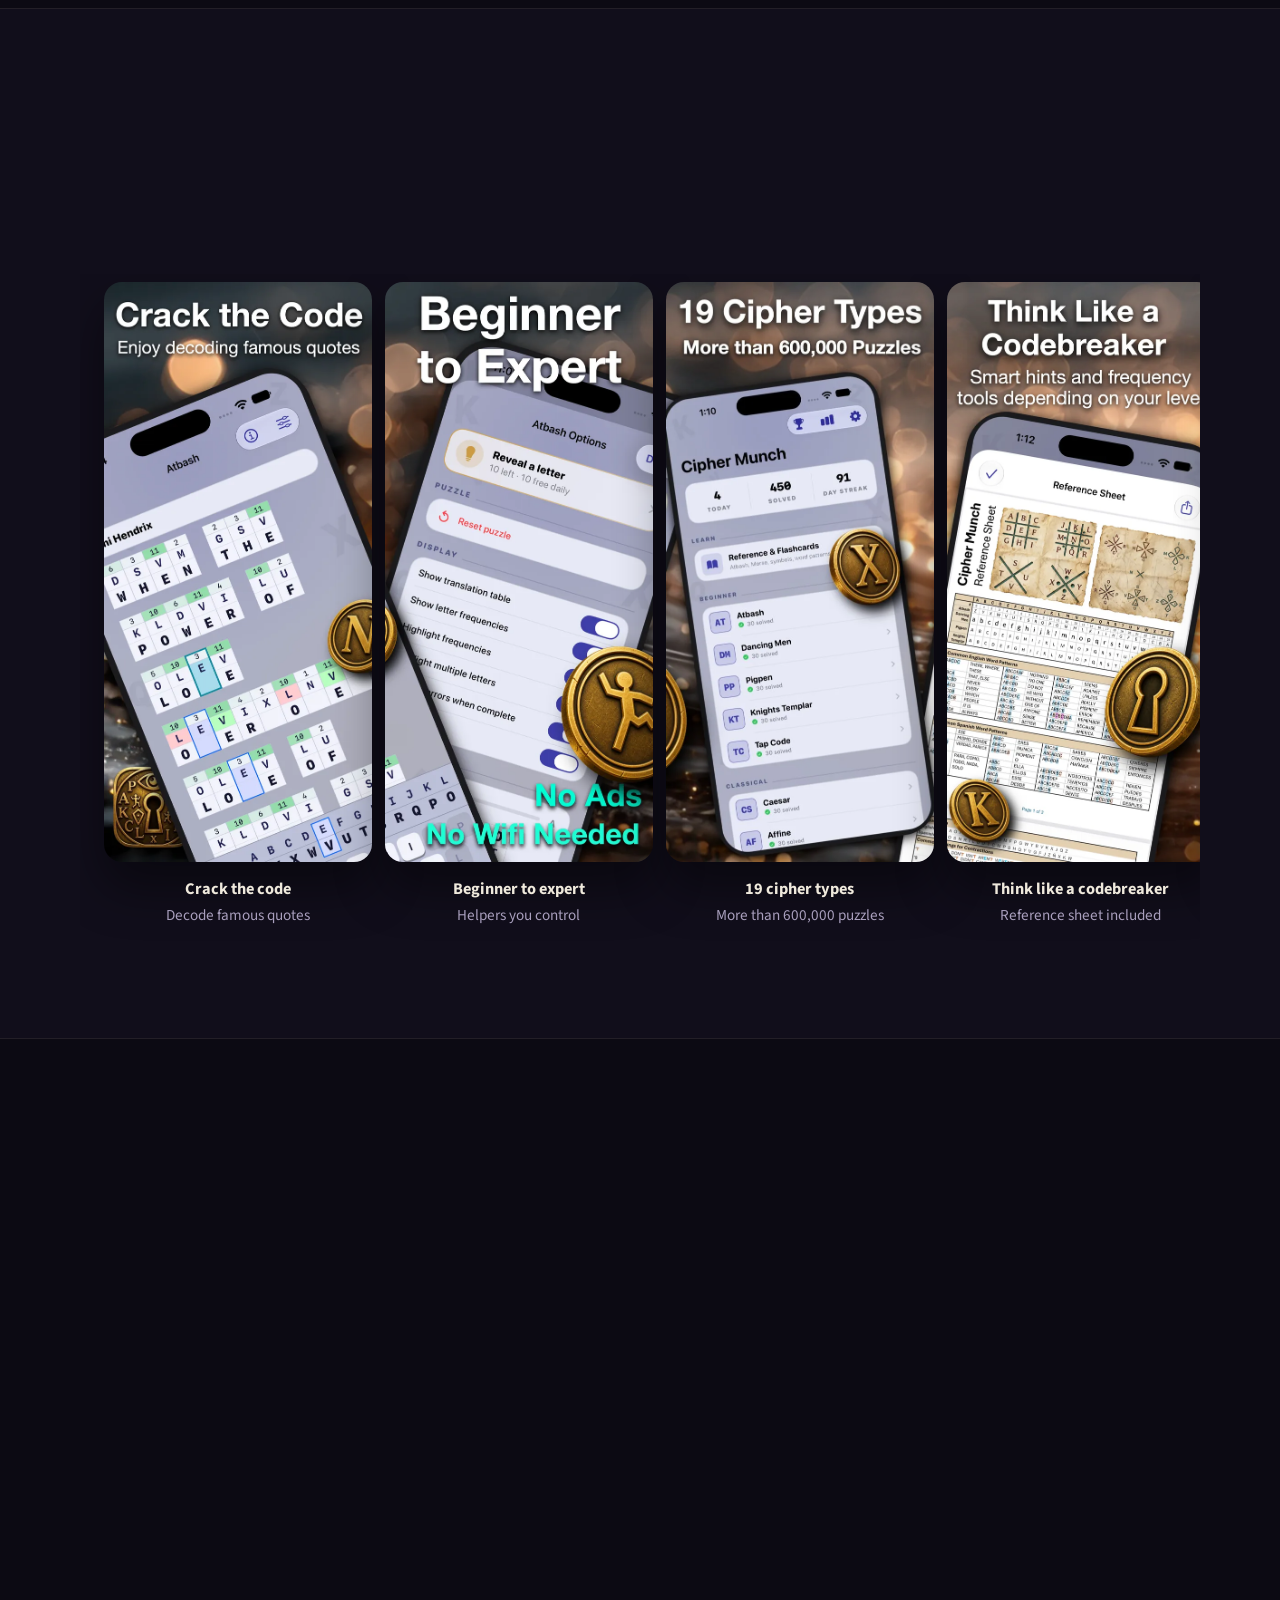
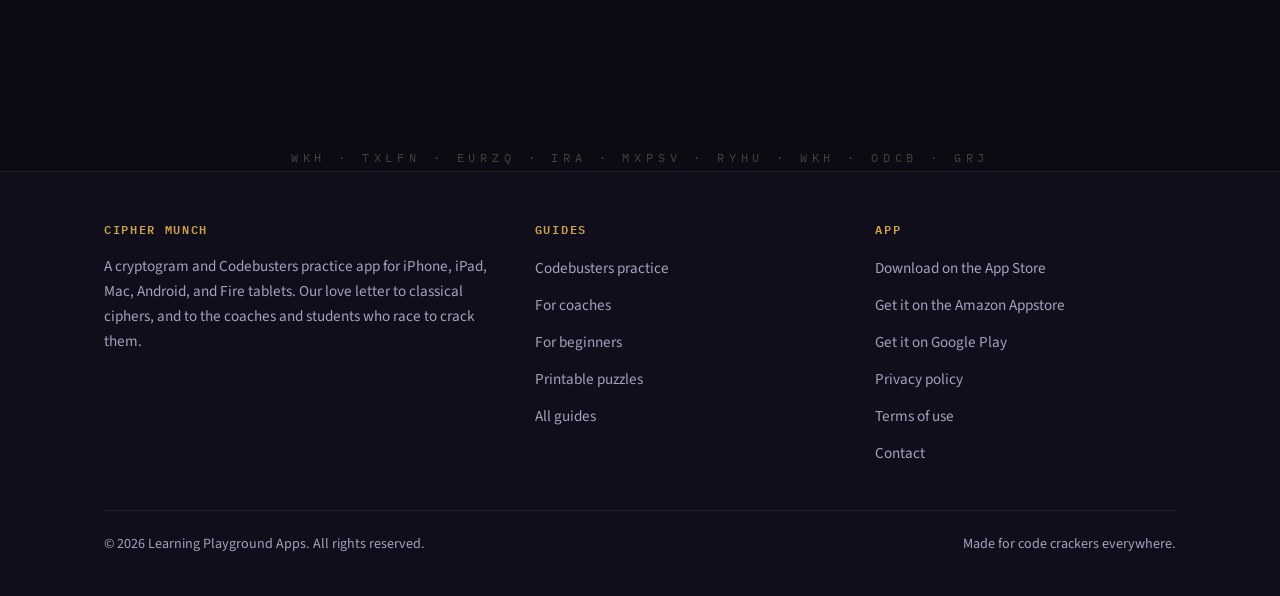
==== commit 9a89823e: "Fix: Codebusters checklist lists K3, Vigenere, Porta, Rail Fence, ROT13, Galactic and Tap Code Co-Au" ====
--- a/index.html
+++ b/index.html
@@ -206,13 +206,16 @@
           <p style="color:var(--muted);font-size:1.08rem;">The classical-cipher formats used in Codebusters are all here, with the tools that turn solo solving into timed-event readiness, and a Print &amp; Share mode that recreates the paper test experience for team practice.</p>
           <ul class="check-cols">
             <li>Aristocrats <small>classic letter substitution</small></li>
-            <li>Aristocrat K1 &amp; K2 <small>keyword alphabets</small></li>
+            <li>Aristocrat K1, K2 &amp; K3 <small>keyword alphabets</small></li>
             <li>Patristocrats K1 &amp; K2 <small>5-letter blocks, no spaces</small></li>
             <li>Xenocrypt <small>Spanish, 27 letters with Ñ</small></li>
             <li>Caesar <small>forward-shift convention</small></li>
             <li>Affine <small>number-based substitution</small></li>
-            <li>Atbash <small>mirror alphabet</small></li>
-            <li>Visual ciphers <small>Pigpen, Dancing Men, Knights Templar</small></li>
+            <li>Atbash &amp; ROT13 <small>fixed alphabet swaps</small></li>
+            <li>Vigen&egrave;re &amp; Porta <small>keyword ciphers with lookup tables</small></li>
+            <li>Rail Fence <small>zig-zag transposition</small></li>
+            <li>Visual ciphers <small>Pigpen, Dancing Men, Knights Templar, Standard Galactic</small></li>
+            <li>Tap Code <small>5&times;5 grid of taps</small></li>
           </ul>
           <a class="nav-cta" href="/guides/codebusters-practice-app/" style="padding:12px 22px;">How teams use Cipher Munch →</a>
         </div>
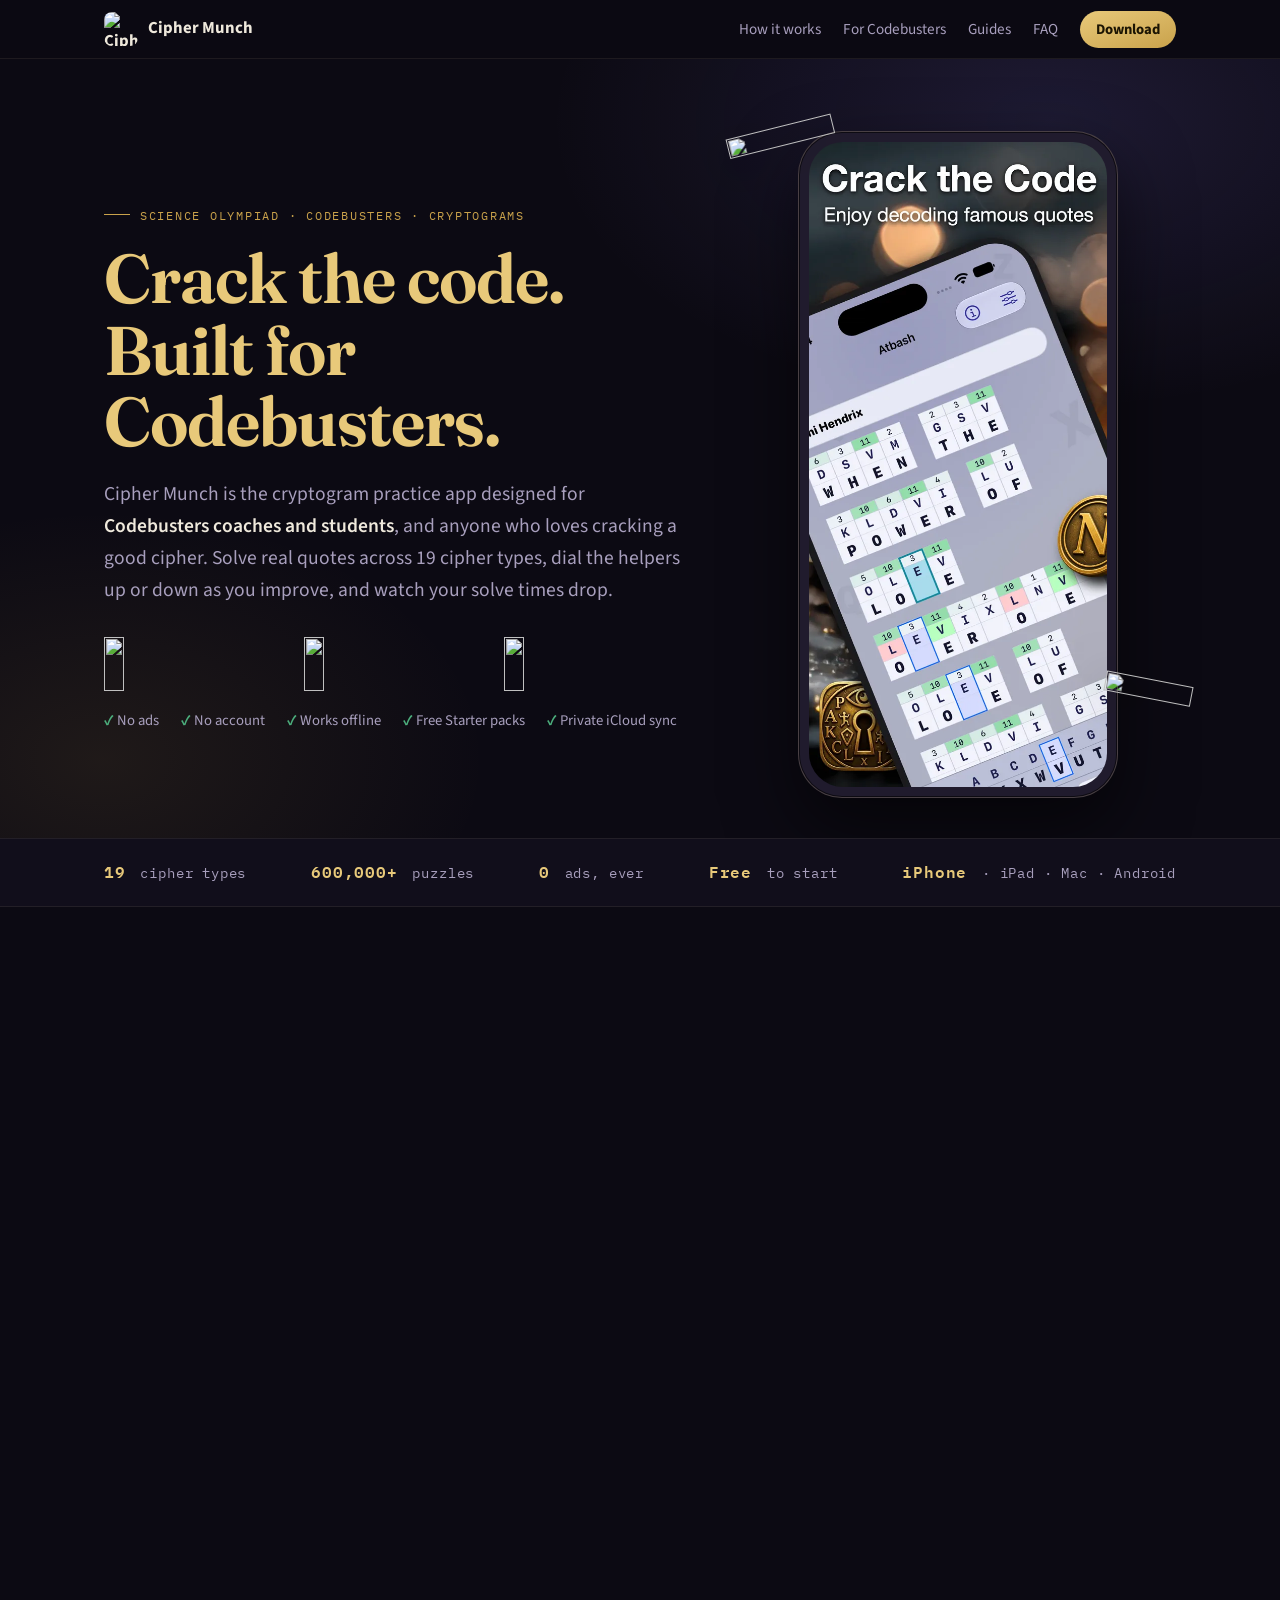
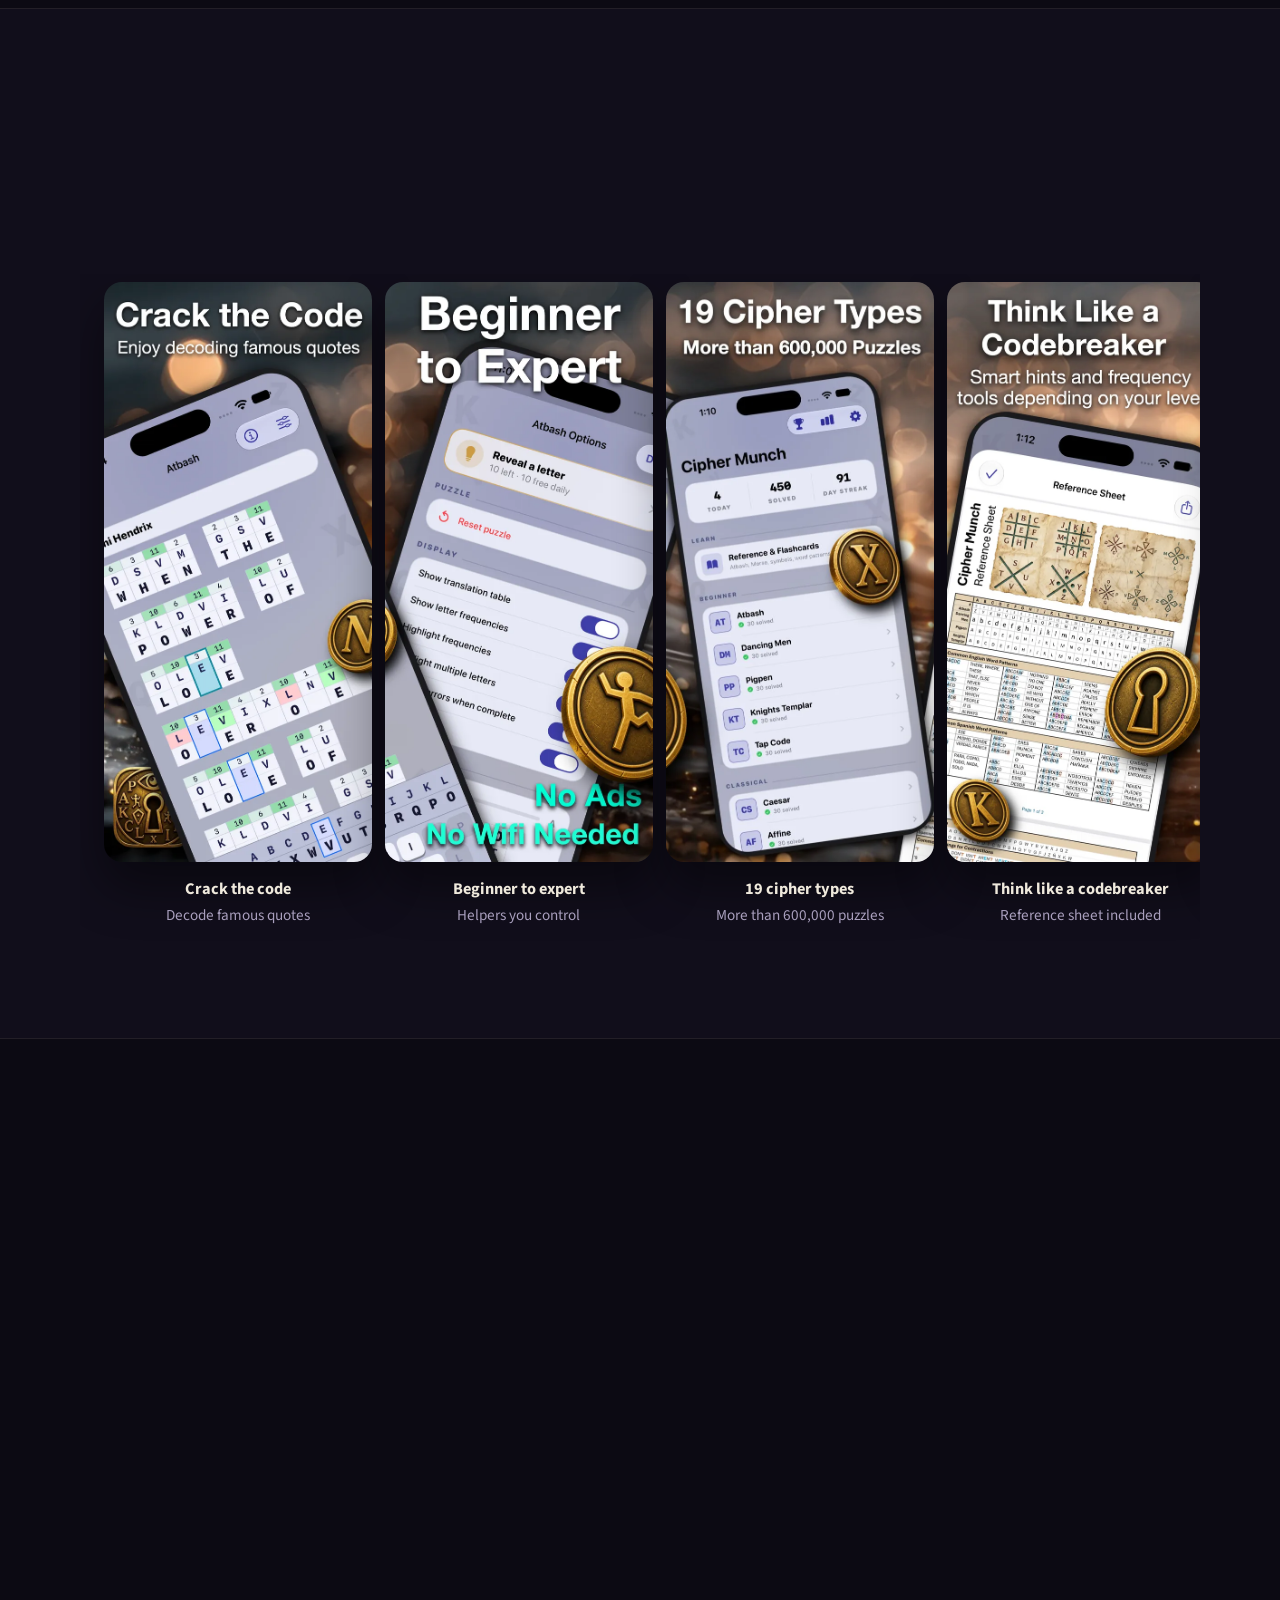
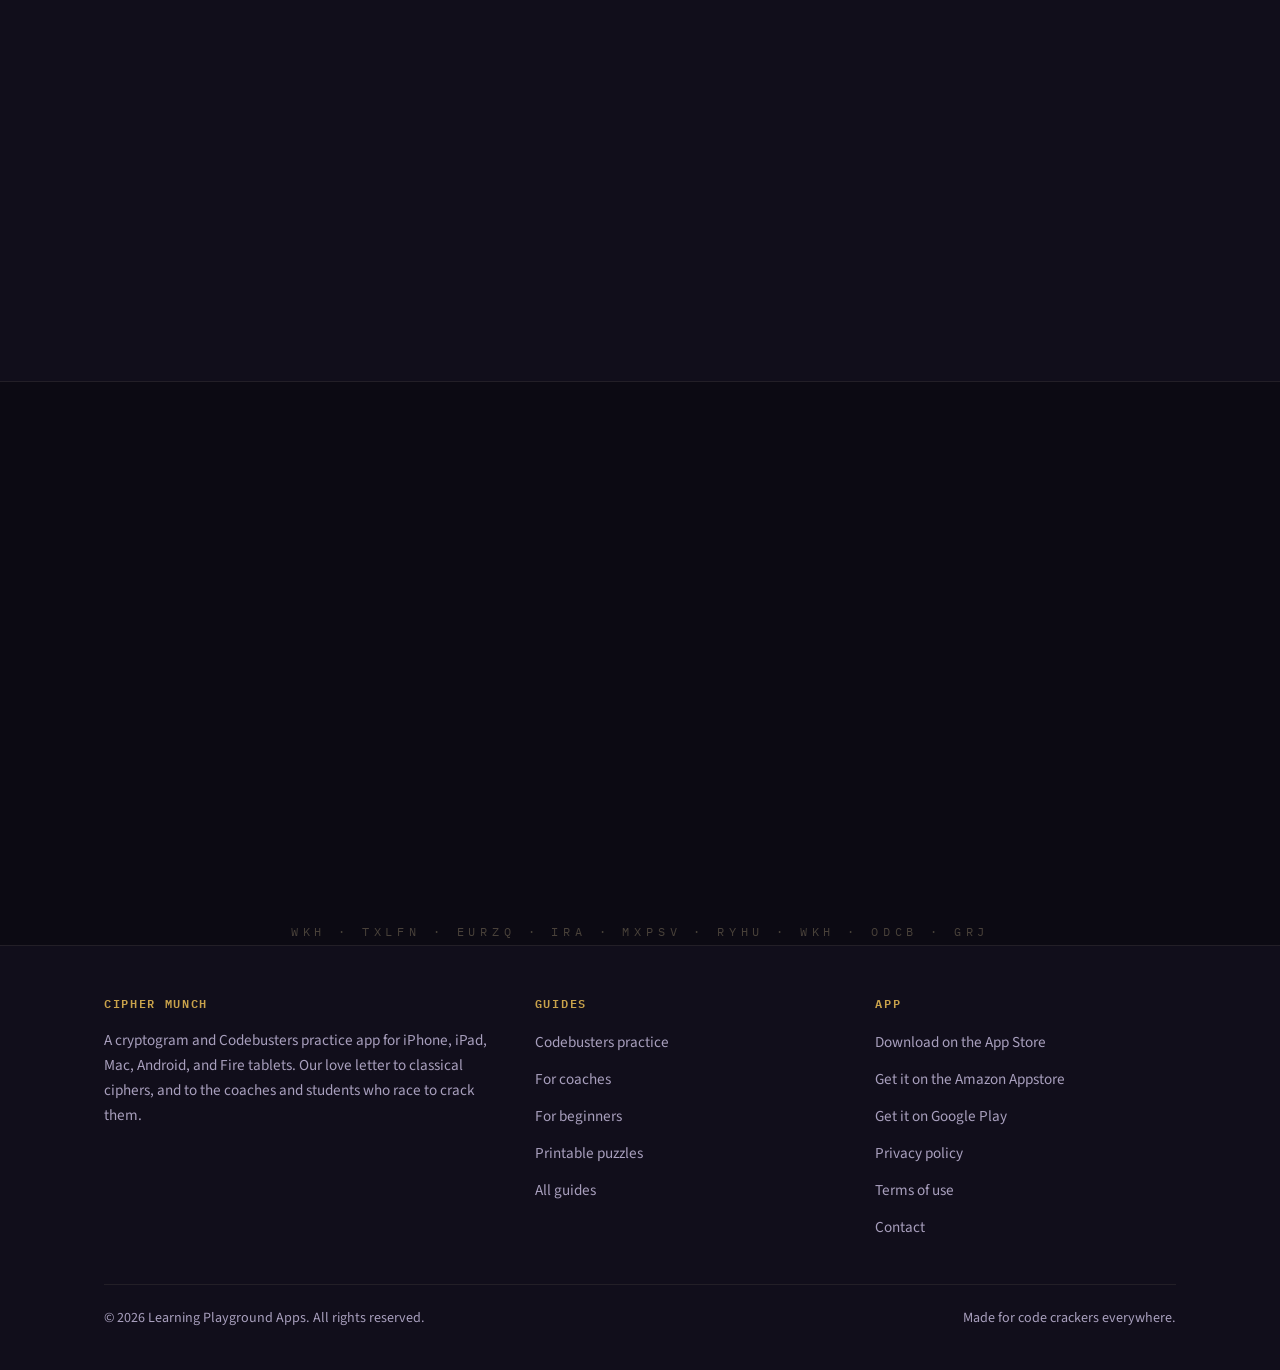
==== commit ae4ac4ea: "Fix: remove the cipher types section, now covered by the Codebusters checklist Co-Authored-By: Claud" ====
--- a/index.html
+++ b/index.html
@@ -47,7 +47,6 @@
       </a>
       <ul class="nav-links">
         <li><a href="#how-it-works">How it works</a></li>
-        <li><a href="#ciphers">Ciphers</a></li>
         <li><a href="#codebusters">For Codebusters</a></li>
         <li><a href="/guides/">Guides</a></li>
         <li><a href="#faq">FAQ</a></li>
@@ -179,25 +178,6 @@
     </section>
 
     <!-- ============ CODEBUSTERS ============ -->
-    <!-- ============ CIPHERS ============ -->
-    <section class="section" id="ciphers">
-      <div class="wrap">
-        <div class="section-head reveal">
-          <p class="eyebrow">19 cipher types</p>
-          <h2>From a first Atbash to a Spanish Xenocrypt</h2>
-          <p>Every cipher has its own free Starter pack and its own in-app guide, so you can begin anywhere and climb at your own pace.</p>
-        </div>
-        <ul class="features">
-          <li class="feature reveal"><span class="tag">Beginner</span><h3>Letter swaps</h3><p>Atbash, ROT13 and Tap Code. Fixed keys with no guesswork about the alphabet, so you learn how decoding feels.</p></li>
-          <li class="feature reveal"><span class="tag">Beginner</span><h3>Symbol alphabets</h3><p>Pigpen, Dancing Men, Knights Templar and Standard Galactic. Every letter is a picture, and a translation table is one tap away.</p></li>
-          <li class="feature reveal"><span class="tag">Classical</span><h3>Shifts, keywords and zig-zags</h3><p>Caesar, Affine, Vigen&egrave;re, Porta and Rail Fence, with a decoder strip or table under the puzzle to match each one.</p></li>
-          <li class="feature reveal"><span class="tag">Competition</span><h3>Aristocrats</h3><p>The Codebusters staple, in the standard form plus the K1, K2 and K3 keyword variants.</p></li>
-          <li class="feature reveal"><span class="tag">Competition</span><h3>Patristocrats</h3><p>No word breaks, letters regrouped in fives. K1 and K2 keyword forms for when the spaces stop helping.</p></li>
-          <li class="feature reveal"><span class="tag">International</span><h3>Xenocrypts</h3><p>Spanish quotes on a 27-letter alphabet that includes &Ntilde;, just like the competition version.</p></li>
-        </ul>
-      </div>
-    </section>
-
     <section class="section" id="codebusters">
       <div class="wrap split">
         <div class="reveal">
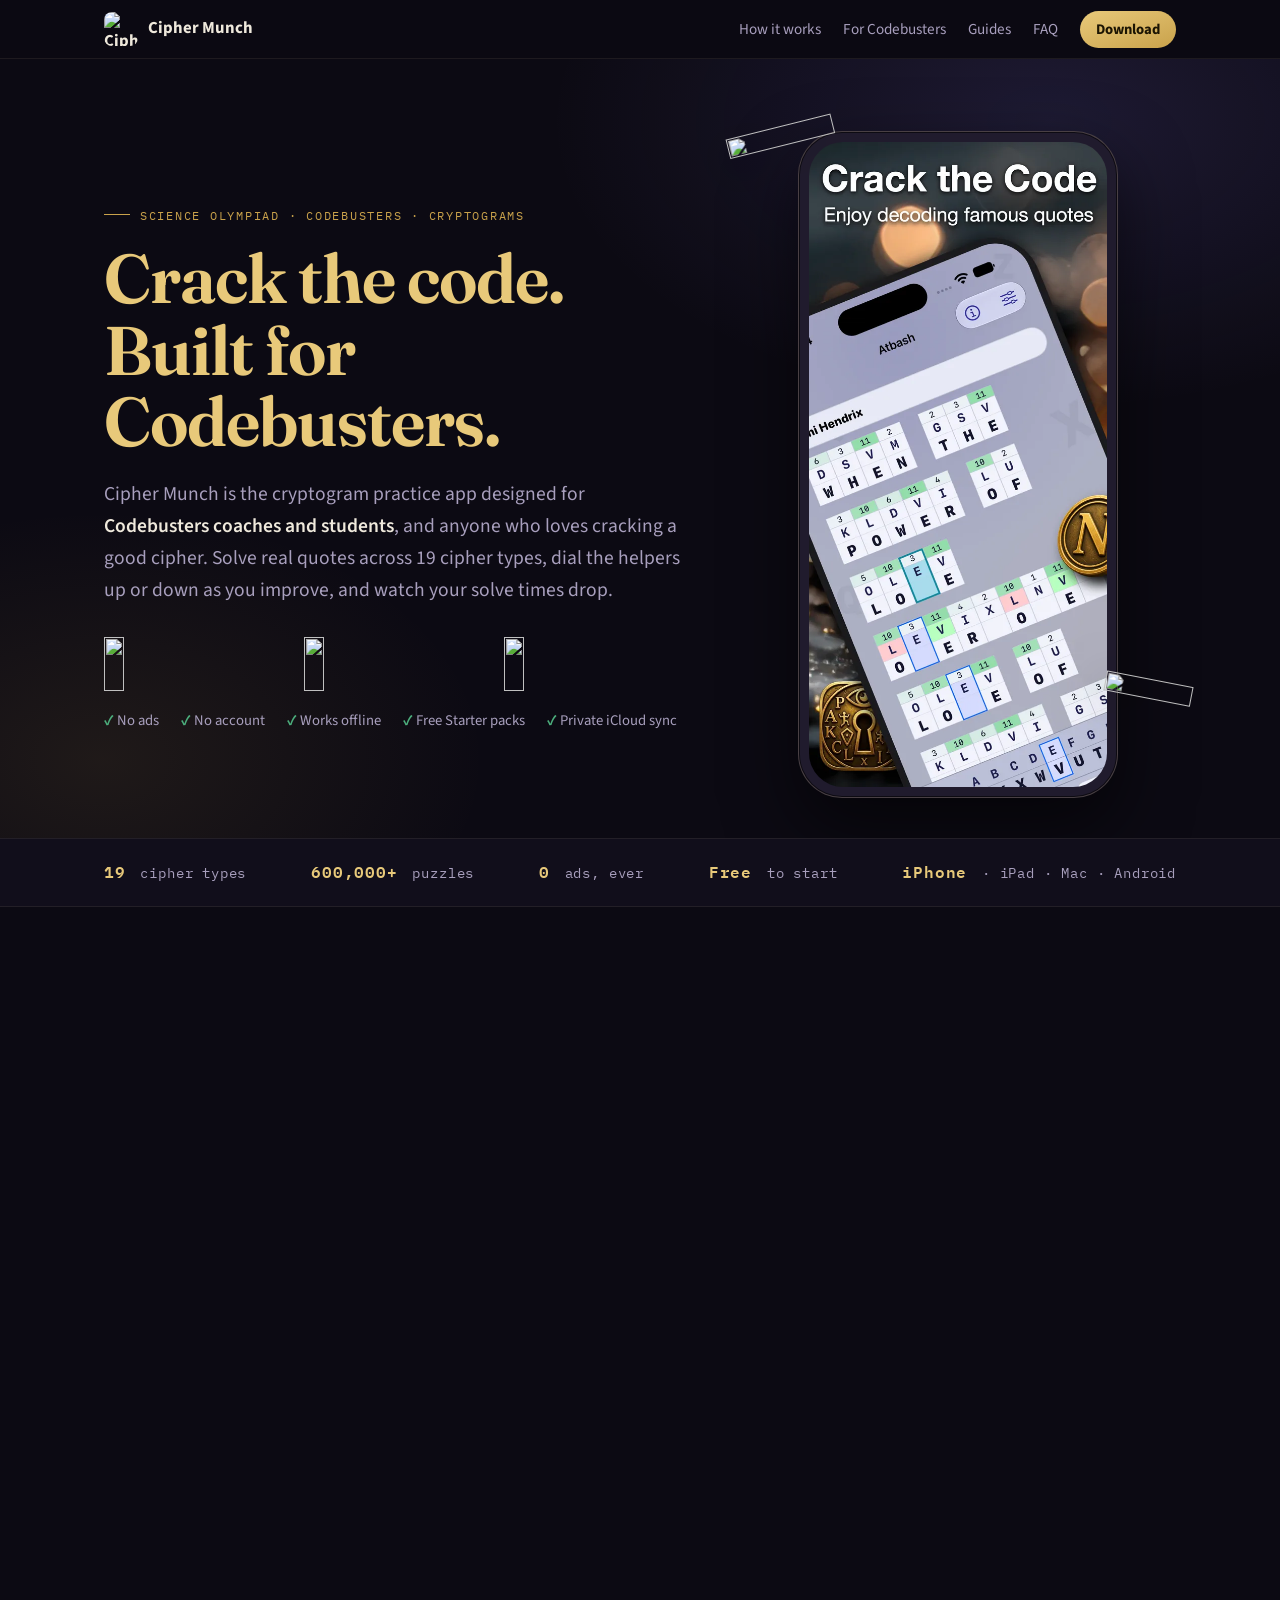
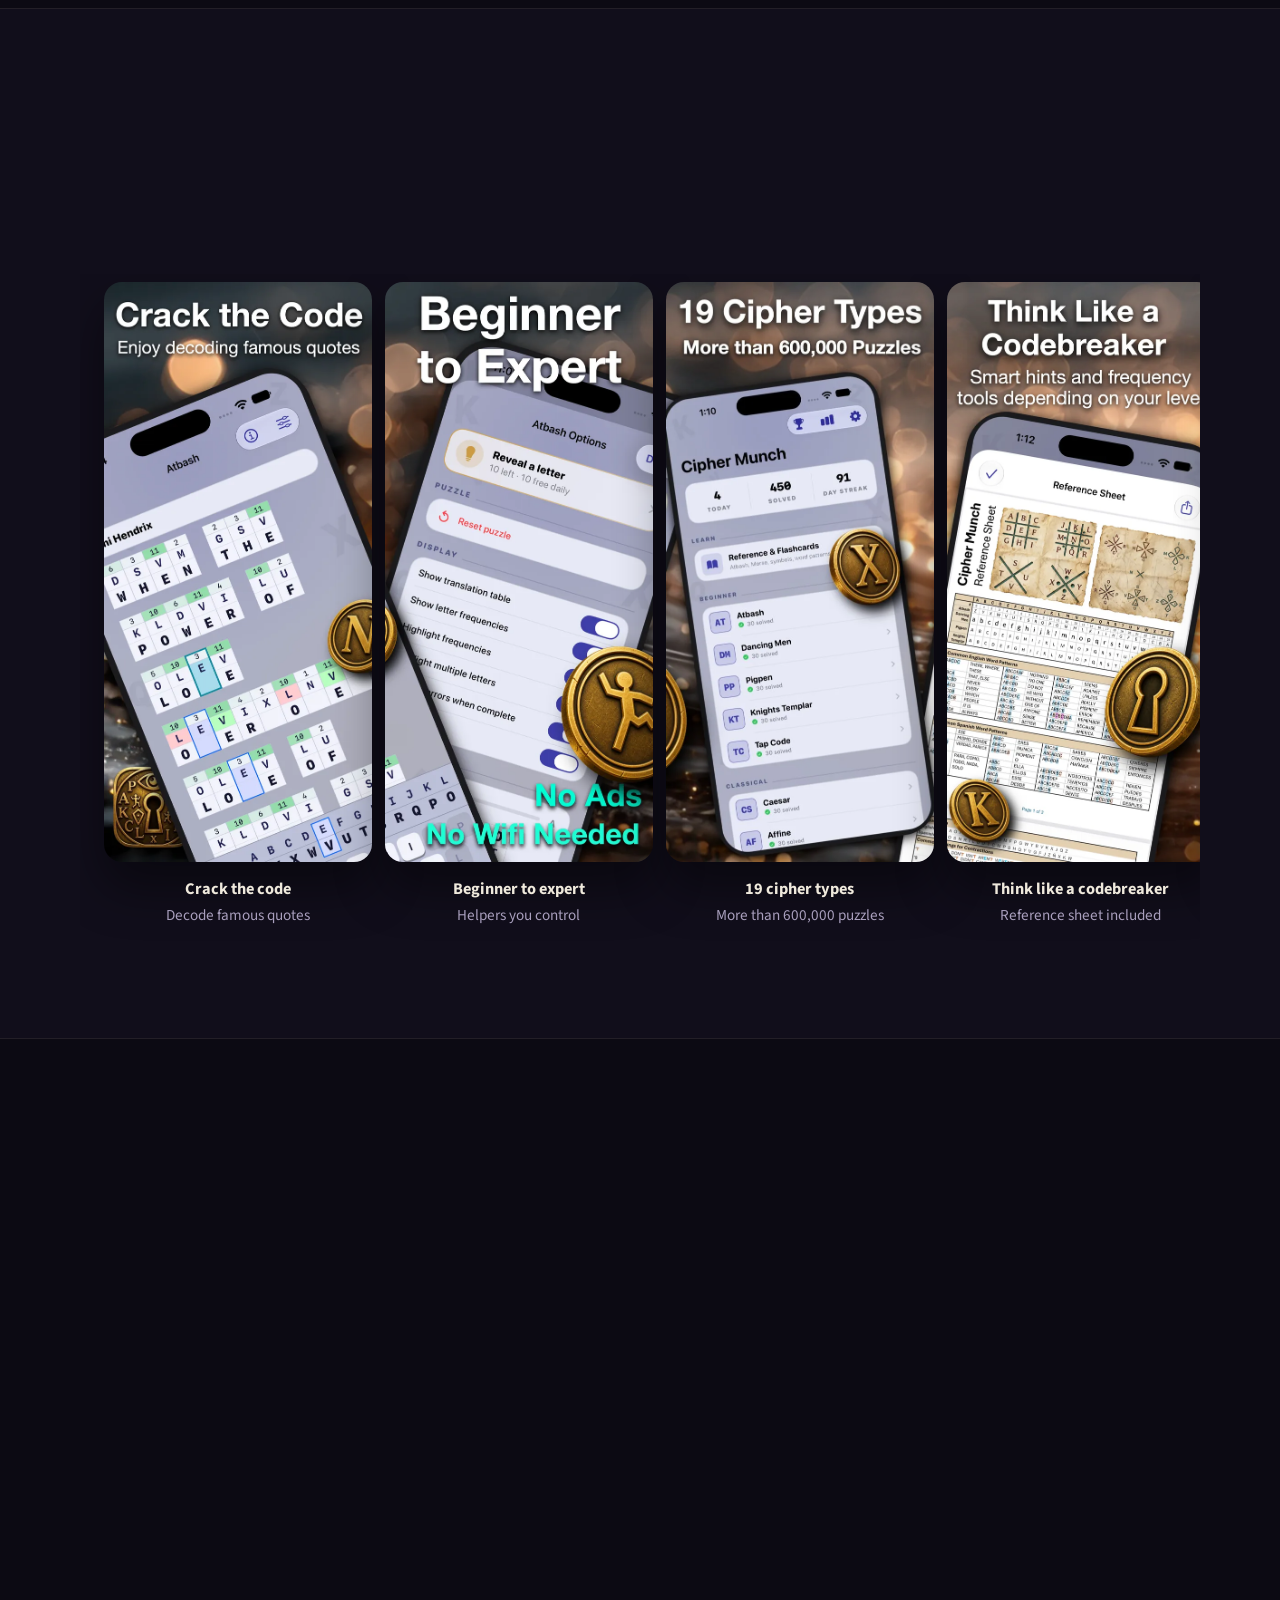
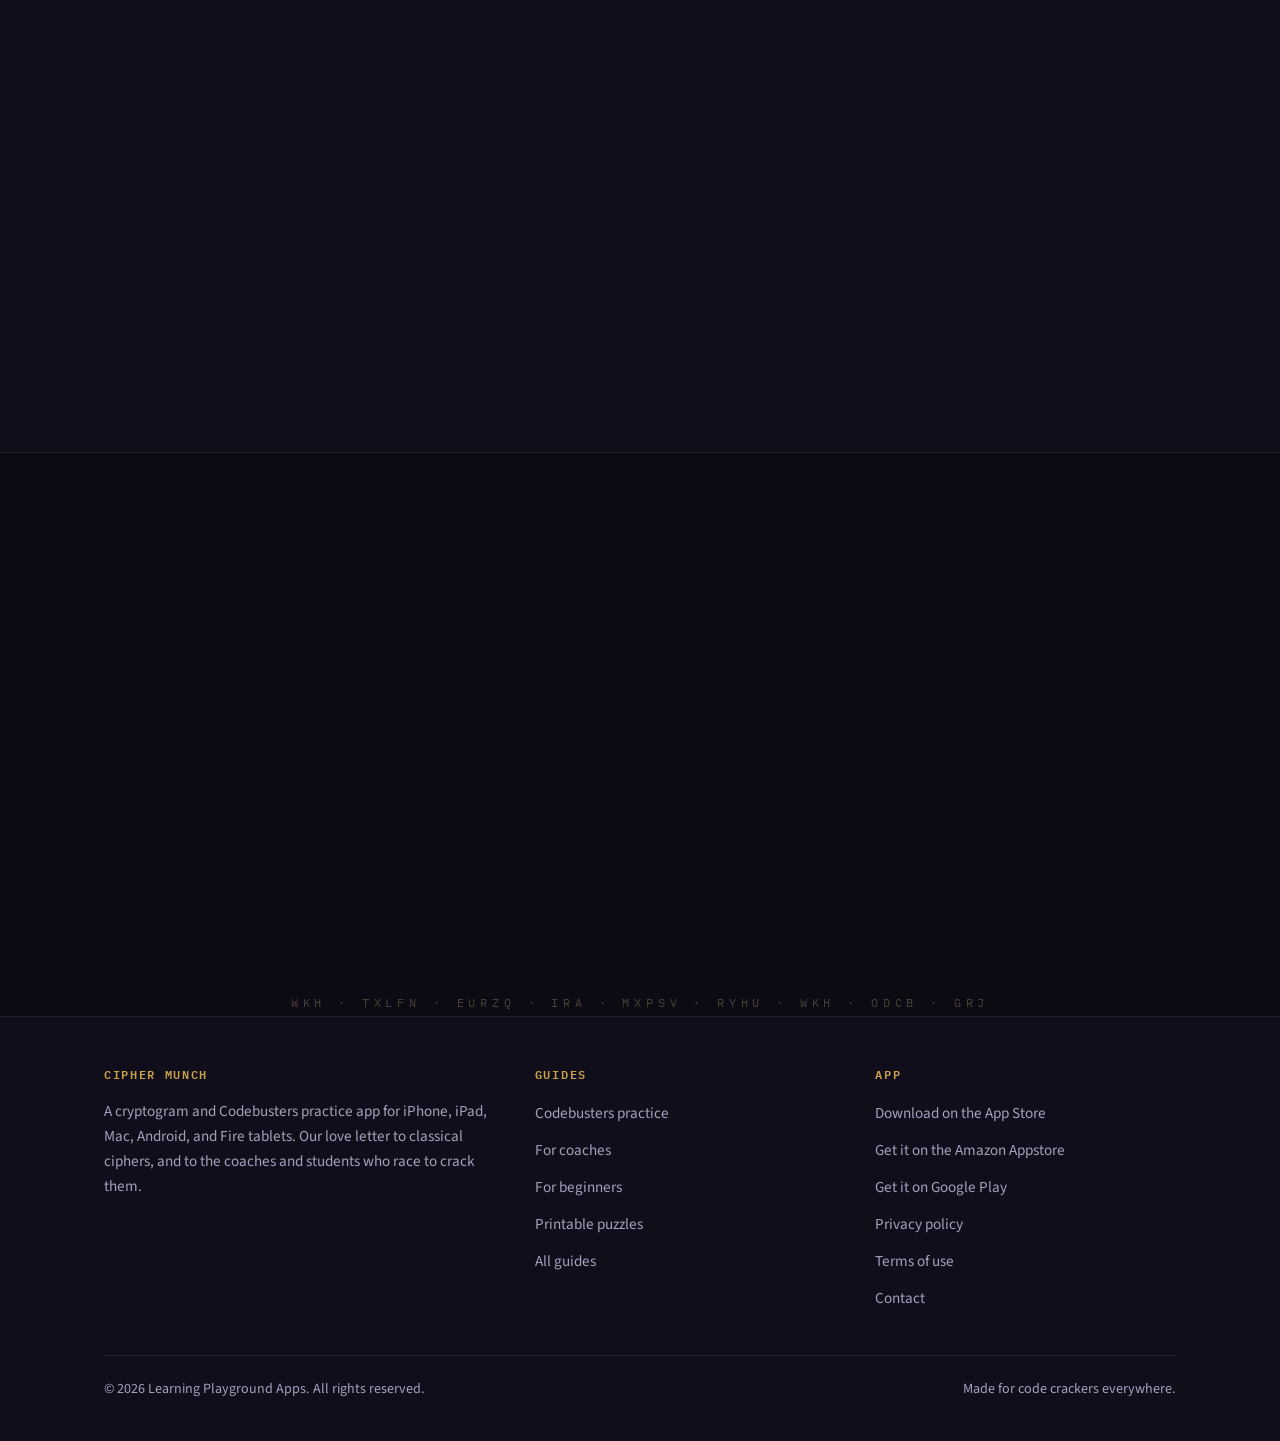
==== commit af21d496: "Feature: FAQ entry on playing Cipher Munch on a Windows PC through Google Play Games Co-Authored-By:" ====
--- a/index.html
+++ b/index.html
@@ -308,6 +308,10 @@
             <summary><span class="cell">L</span>Is there an Android version?</summary>
             <div><p>Cipher Munch is available for Fire tablets on the <a href="https://www.amazon.com/dp/B0HC616CPG">Amazon Appstore</a>, for Android phones and tablets on <a href="https://play.google.com/store/apps/details?id=com.learningplaygroundapps.ciphermunch">Google Play</a>, and for iPhone, iPad, and Apple silicon Macs on the <a href="https://apps.apple.com/us/app/cipher-munch/id6773527361">App Store</a>.</p></div>
           </details>
+          <details>
+            <summary><span class="cell">M</span>Can I play Cipher Munch on a Windows PC?</summary>
+            <div><p>Yes, if your PC <a href="https://support.google.com/googleplay/answer/11358071">meets Google&rsquo;s requirements</a>. Install the <a href="https://play.google.com/googleplaygames">Google Play Games app for Windows</a>, then search for &ldquo;Cipher Munch&rdquo;.</p></div>
+          </details>
         </div>
       </div>
       <script type="application/ld+json">
@@ -326,7 +330,8 @@
           {"@type":"Question","name":"Can I print the puzzles?","acceptedAnswer":{"@type":"Answer","text":"Yes: print or share any puzzle as a clean sheet, and choose exactly what appears on paper: frequency numbers under letters, a frequency table, highlighting, even your current answers."}},
           {"@type":"Question","name":"Does it have ads or need an internet connection?","acceptedAnswer":{"@type":"Answer","text":"No ads, no tracking, no sign-up, and it works completely offline. Progress syncs privately through your own iCloud when available."}},
           {"@type":"Question","name":"Can I track my progress and solve times?","acceptedAnswer":{"@type":"Answer","text":"Yes: per-cipher stats, fastest and average solve times, an activity chart, daily streaks, and achievement badges you can share."}},
-          {"@type":"Question","name":"Is there an Android version?","acceptedAnswer":{"@type":"Answer","text":"Cipher Munch is available for Fire tablets on the Amazon Appstore, for Android phones and tablets on Google Play, and for iPhone, iPad, and Apple silicon Macs on the App Store."}}
+          {"@type":"Question","name":"Is there an Android version?","acceptedAnswer":{"@type":"Answer","text":"Cipher Munch is available for Fire tablets on the Amazon Appstore, for Android phones and tablets on Google Play, and for iPhone, iPad, and Apple silicon Macs on the App Store."}},
+          {"@type":"Question","name":"Can I play Cipher Munch on a Windows PC?","acceptedAnswer":{"@type":"Answer","text":"Yes, if your PC meets Google's requirements. Install the Google Play Games app for Windows, then search for 'Cipher Munch'."}}
         ]
       }
       </script>
